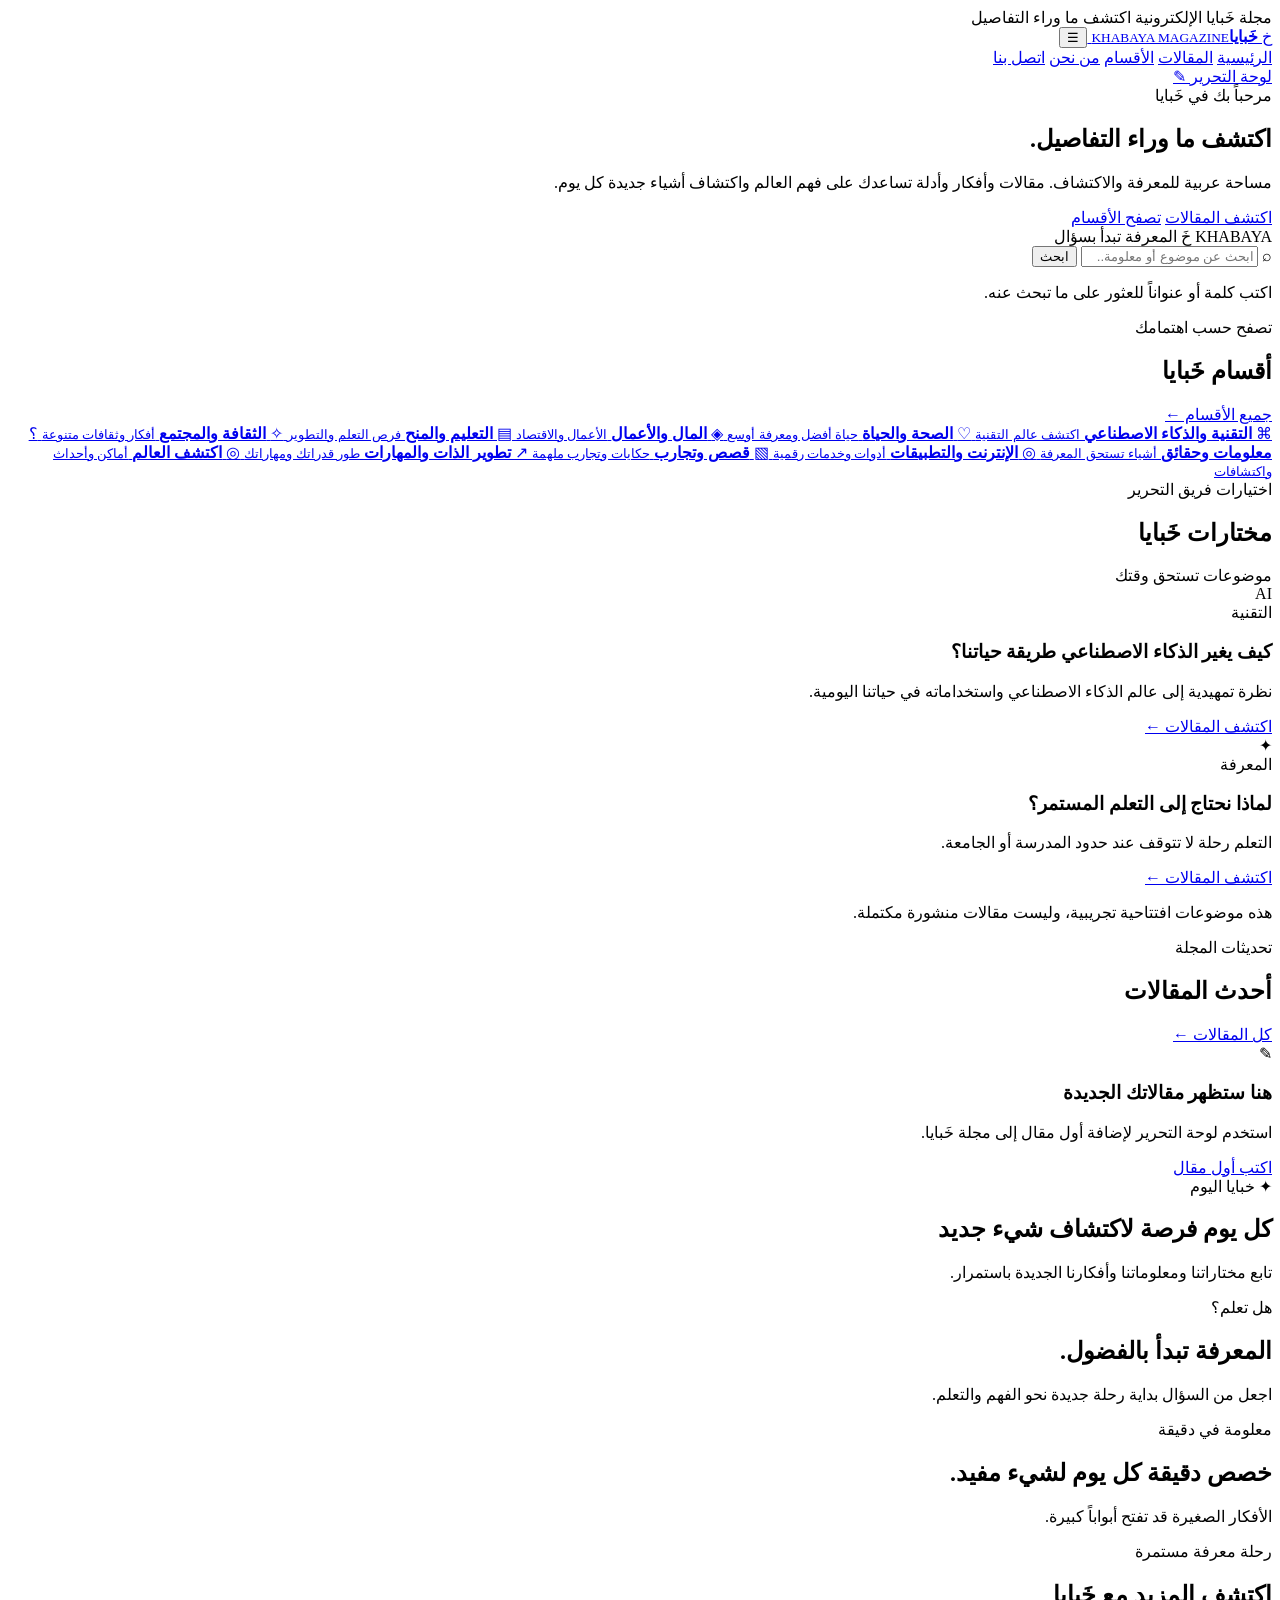
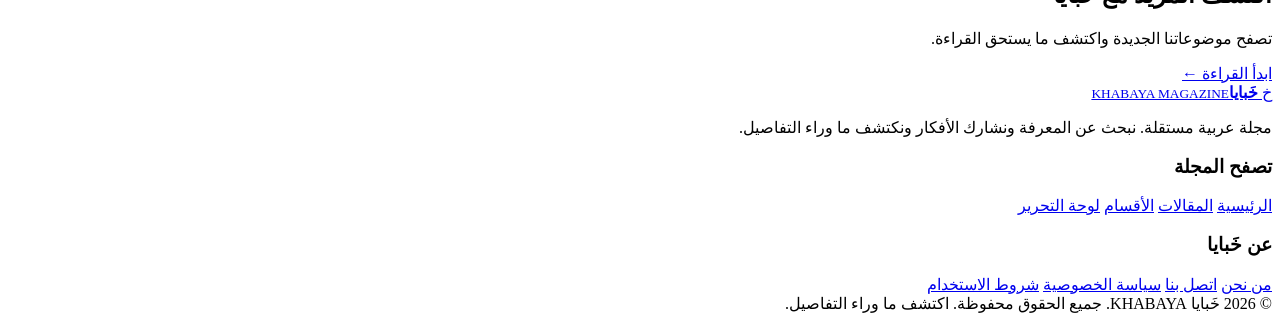
==== index.html @ 8efa10b8 "Create index.html for Khabaya magazine homepage This HTML file serves as the main structure for the " ====
<!DOCTYPE html>
<html lang="ar" dir="rtl">
<head>
<meta charset="UTF-8">
<meta name="viewport" content="width=device-width, initial-scale=1.0">
<title>خَبايا | اكتشف ما وراء التفاصيل</title>
<meta name="description" content="خَبايا مجلة عربية مستقلة للمعرفة والاكتشاف. اقرأ مقالات التقنية والصحة والتعليم والأعمال والثقافة والحياة.">
<meta name="robots" content="index,follow">
<meta name="theme-color" content="#172333">
<link rel="canonical" href="https://lqay146-debug.github.io/Khabaya-Magazine/">
<meta property="og:type" content="website">
<meta property="og:title" content="خَبايا | اكتشف ما وراء التفاصيل">
<meta property="og:description" content="مجلة عربية مستقلة للمعرفة والاكتشاف.">
<meta property="og:url" content="https://lqay146-debug.github.io/Khabaya-Magazine/">
<link rel="stylesheet" href="assets/css/style.css">
<script type="application/ld+json">
{
 "@context":"https://schema.org",
 "@type":"WebSite",
 "name":"خَبايا",
 "alternateName":"KHABAYA",
 "url":"https://lqay146-debug.github.io/Khabaya-Magazine/",
 "inLanguage":"ar"
}
</script>
</head>

<body>

<div class="topbar">
 <div class="container topbar-inner">
  <span>مجلة خَبايا الإلكترونية</span>
  <span>اكتشف ما وراء التفاصيل</span>
 </div>
</div>

<header class="site-header">
 <div class="container header-inner">
  <a class="brand" href="index.html">
   <span class="brand-mark">خ</span>
   <span><strong>خَبايا</strong><small>KHABAYA MAGAZINE</small></span>
  </a>

  <button class="menu-toggle" id="menuToggle" aria-label="القائمة">☰</button>

  <nav class="main-nav" id="mainNav">
   <a class="active" href="index.html">الرئيسية</a>
   <a href="articles.html">المقالات</a>
   <a href="categories.html">الأقسام</a>
   <a href="about.html">من نحن</a>
   <a href="contact.html">اتصل بنا</a>
  </nav>

  <a class="header-button" href="editor.html">لوحة التحرير ✎</a>
 </div>
</header>

<main>

<section class="hero">
 <div class="container hero-content">
  <div class="hero-text">
   <span class="eyebrow">مرحباً بك في خَبايا</span>
   <h1>اكتشف ما وراء <span>التفاصيل.</span></h1>
   <p>مساحة عربية للمعرفة والاكتشاف. مقالات وأفكار وأدلة تساعدك على فهم العالم واكتشاف أشياء جديدة كل يوم.</p>
   <div class="hero-actions">
    <a class="button button-primary" href="articles.html">اكتشف المقالات</a>
    <a class="button button-outline" href="categories.html">تصفح الأقسام</a>
   </div>
  </div>

  <div class="hero-art">
   <div class="hero-art-card">
    <span class="hero-art-small">KHABAYA</span>
    <span class="hero-art-letter">خَ</span>
    <span class="hero-art-caption">المعرفة تبدأ بسؤال</span>
   </div>
   <div class="hero-decoration decoration-one"></div>
   <div class="hero-decoration decoration-two"></div>
  </div>
 </div>
</section>

<section class="container search-section">
 <form class="search-box" id="searchForm">
  <span>⌕</span>
  <input type="search" id="articleSearch" placeholder="ابحث عن موضوع أو معلومة..." aria-label="البحث">
  <button type="submit">ابحث</button>
 </form>
 <p class="search-hint">اكتب كلمة أو عنواناً للعثور على ما تبحث عنه.</p>
</section>

<section class="container section-block">
 <div class="section-heading">
  <div>
   <span class="section-kicker">تصفح حسب اهتمامك</span>
   <h2>أقسام خَبايا</h2>
  </div>
  <a href="categories.html" class="text-link">جميع الأقسام ←</a>
 </div>

 <div class="category-grid">
  <a class="category-card" href="category.html?cat=technology">
   <span class="category-icon">⌘</span>
   <strong>التقنية والذكاء الاصطناعي</strong>
   <small>اكتشف عالم التقنية</small>
  </a>
  <a class="category-card" href="category.html?cat=health">
   <span class="category-icon">♡</span>
   <strong>الصحة والحياة</strong>
   <small>حياة أفضل ومعرفة أوسع</small>
  </a>
  <a class="category-card" href="category.html?cat=business">
   <span class="category-icon">◈</span>
   <strong>المال والأعمال</strong>
   <small>الأعمال والاقتصاد</small>
  </a>
  <a class="category-card" href="category.html?cat=education">
   <span class="category-icon">▤</span>
   <strong>التعليم والمنح</strong>
   <small>فرص التعلم والتطوير</small>
  </a>
  <a class="category-card" href="category.html?cat=culture">
   <span class="category-icon">✧</span>
   <strong>الثقافة والمجتمع</strong>
   <small>أفكار وثقافات متنوعة</small>
  </a>
  <a class="category-card" href="category.html?cat=facts">
   <span class="category-icon">؟</span>
   <strong>معلومات وحقائق</strong>
   <small>أشياء تستحق المعرفة</small>
  </a>
  <a class="category-card" href="category.html?cat=internet">
   <span class="category-icon">◎</span>
   <strong>الإنترنت والتطبيقات</strong>
   <small>أدوات وخدمات رقمية</small>
  </a>
  <a class="category-card" href="category.html?cat=stories">
   <span class="category-icon">▧</span>
   <strong>قصص وتجارب</strong>
   <small>حكايات وتجارب ملهمة</small>
  </a>
  <a class="category-card" href="category.html?cat=development">
   <span class="category-icon">↗</span>
   <strong>تطوير الذات والمهارات</strong>
   <small>طور قدراتك ومهاراتك</small>
  </a>
  <a class="category-card" href="category.html?cat=world">
   <span class="category-icon">◎</span>
   <strong>اكتشف العالم</strong>
   <small>أماكن وأحداث واكتشافات</small>
  </a>
 </div>
</section>

<section class="featured-section">
 <div class="container">
  <div class="section-heading">
   <div>
    <span class="section-kicker">اختيارات فريق التحرير</span>
    <h2>مختارات خَبايا</h2>
   </div>
   <span class="section-note">موضوعات تستحق وقتك</span>
  </div>

  <div class="featured-grid">
   <article class="featured-card featured-main">
    <div class="featured-art art-tech">AI</div>
    <div class="featured-info">
     <span class="article-category">التقنية</span>
     <h3>كيف يغير الذكاء الاصطناعي طريقة حياتنا؟</h3>
     <p>نظرة تمهيدية إلى عالم الذكاء الاصطناعي واستخداماته في حياتنا اليومية.</p>
     <a href="articles.html" class="text-link">اكتشف المقالات ←</a>
    </div>
   </article>

   <article class="featured-card">
    <div class="featured-art art-knowledge">✦</div>
    <div class="featured-info">
     <span class="article-category">المعرفة</span>
     <h3>لماذا نحتاج إلى التعلم المستمر؟</h3>
     <p>التعلم رحلة لا تتوقف عند حدود المدرسة أو الجامعة.</p>
     <a href="articles.html" class="text-link">اكتشف المقالات ←</a>
    </div>
   </article>
  </div>
  <p class="section-note">هذه موضوعات افتتاحية تجريبية، وليست مقالات منشورة مكتملة.</p>
 </div>
</section>

<section class="container section-block">
 <div class="section-heading">
  <div>
   <span class="section-kicker">تحديثات المجلة</span>
   <h2>أحدث المقالات</h2>
  </div>
  <a href="articles.html" class="text-link">كل المقالات ←</a>
 </div>

 <div id="latestArticles" class="article-grid">
  <div class="empty-state">
   <span>✎</span>
   <h3>هنا ستظهر مقالاتك الجديدة</h3>
   <p>استخدم لوحة التحرير لإضافة أول مقال إلى مجلة خَبايا.</p>
   <a href="editor.html" class="button button-primary">اكتب أول مقال</a>
  </div>
 </div>
</section>

<section class="daily-section">
 <div class="container daily-grid">
  <div class="daily-card">
   <span class="daily-icon">✦</span>
   <span class="section-kicker">خبايا اليوم</span>
   <h2>كل يوم فرصة لاكتشاف شيء جديد</h2>
   <p>تابع مختاراتنا ومعلوماتنا وأفكارنا الجديدة باستمرار.</p>
  </div>

  <div class="daily-card daily-highlight">
   <span class="section-kicker">هل تعلم؟</span>
   <h2>المعرفة تبدأ بالفضول.</h2>
   <p>اجعل من السؤال بداية رحلة جديدة نحو الفهم والتعلم.</p>
  </div>

  <div class="daily-card">
   <span class="section-kicker">معلومة في دقيقة</span>
   <h2>خصص دقيقة كل يوم لشيء مفيد.</h2>
   <p>الأفكار الصغيرة قد تفتح أبواباً كبيرة.</p>
  </div>
 </div>
</section>

<section class="container newsletter-section">
 <div>
  <span class="section-kicker">رحلة معرفة مستمرة</span>
  <h2>اكتشف المزيد مع خَبايا</h2>
  <p>تصفح موضوعاتنا الجديدة واكتشف ما يستحق القراءة.</p>
 </div>
 <a href="articles.html" class="button button-primary">ابدأ القراءة ←</a>
</section>

</main>

<footer class="site-footer">
 <div class="container footer-grid">
  <div class="footer-brand">
   <a class="brand footer-logo" href="index.html">
    <span class="brand-mark">خ</span>
    <span><strong>خَبايا</strong><small>KHABAYA MAGAZINE</small></span>
   </a>
   <p>مجلة عربية مستقلة. نبحث عن المعرفة ونشارك الأفكار ونكتشف ما وراء التفاصيل.</p>
  </div>

  <div>
   <h3>تصفح المجلة</h3>
   <a href="index.html">الرئيسية</a>
   <a href="articles.html">المقالات</a>
   <a href="categories.html">الأقسام</a>
   <a href="editor.html">لوحة التحرير</a>
  </div>

  <div>
   <h3>عن خَبايا</h3>
   <a href="about.html">من نحن</a>
   <a href="contact.html">اتصل بنا</a>
   <a href="privacy.html">سياسة الخصوصية</a>
   <a href="terms.html">شروط الاستخدام</a>
  </div>
 </div>

 <div class="container footer-bottom">
  <span>© <span id="year"></span> خَبايا KHABAYA. جميع الحقوق محفوظة.</span>
  <span>اكتشف ما وراء التفاصيل.</span>
 </div>
</footer>

<script>
document.getElementById("year").textContent = new Date().getFullYear();

const menuToggle = document.getElementById("menuToggle");
const mainNav = document.getElementById("mainNav");

menuToggle.addEventListener("click", function () {
 mainNav.classList.toggle("open");
});

document.getElementById("searchForm").addEventListener("submit", function(e) {
 e.preventDefault();
 const query = document.getElementById("articleSearch").value.trim();
 if (!query) return;
 window.location.href = "articles.html?q=" + encodeURIComponent(query);
});
</script>

</body>
</html>
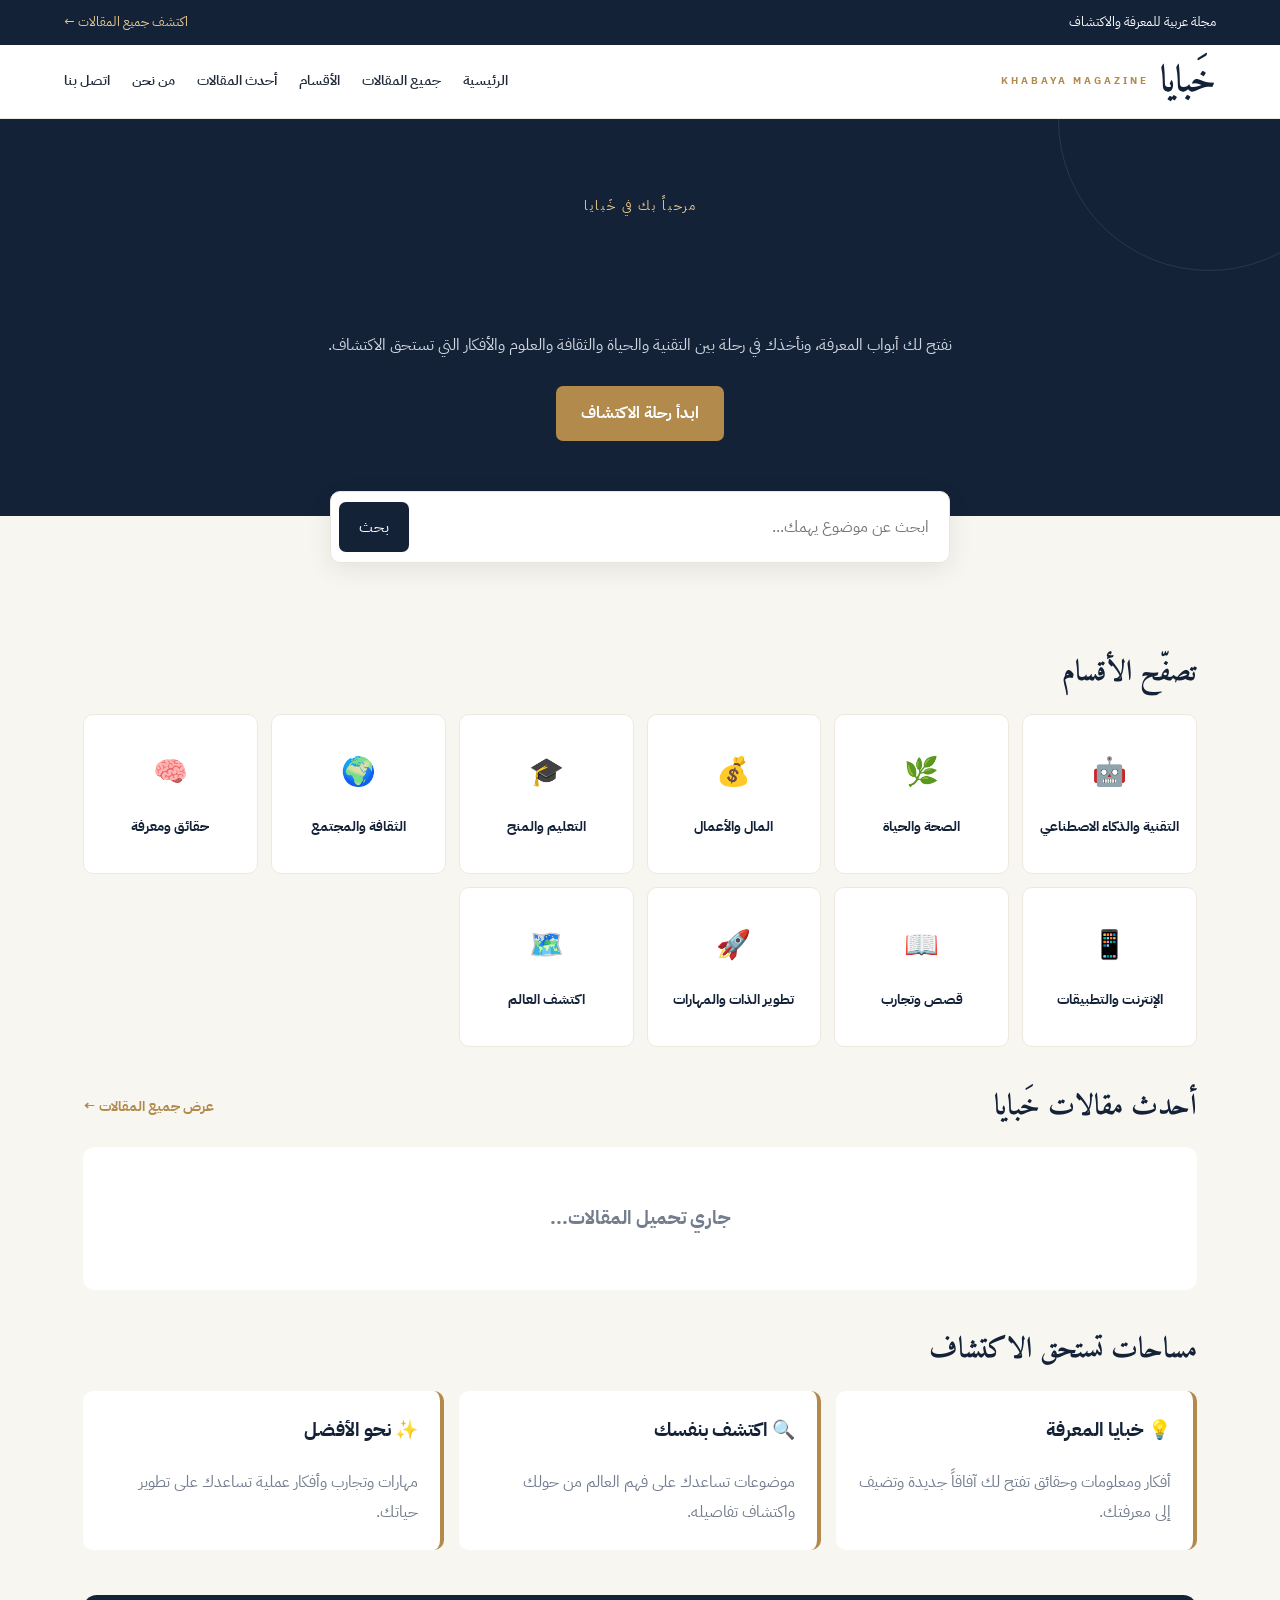
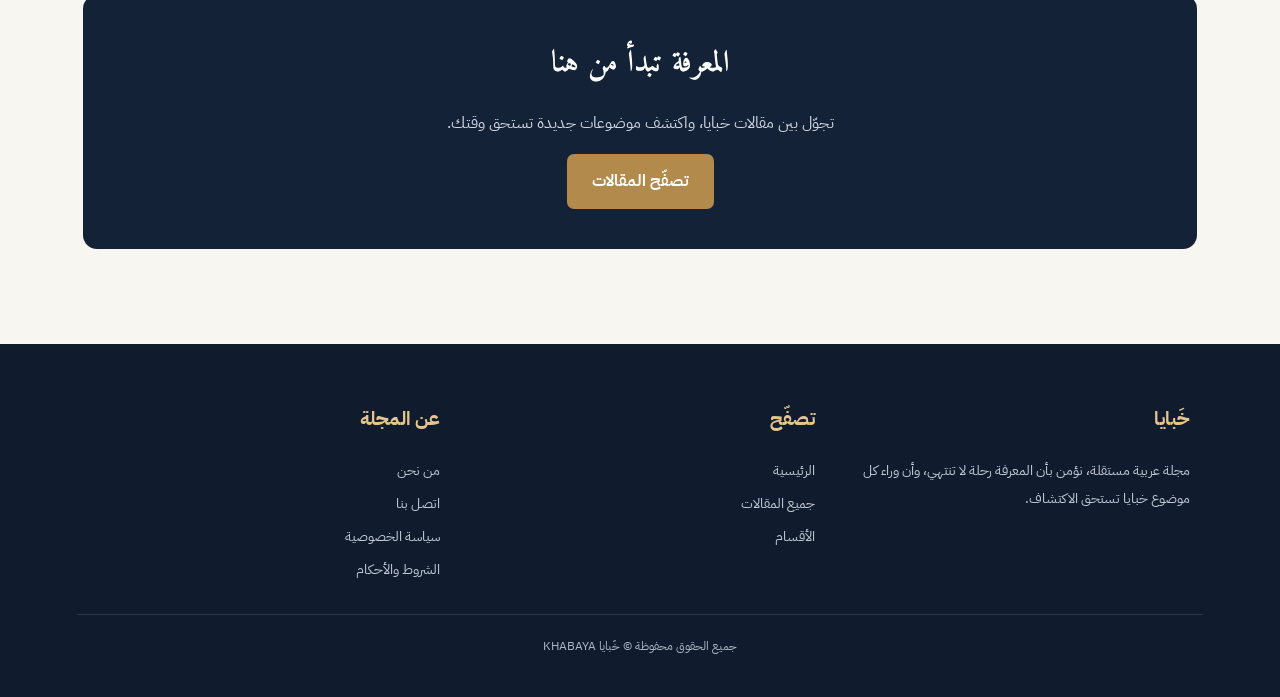
==== commit 98ed702a: "Refactor index.html for improved SEO and layout Updated meta tags, styles, and structure for better " ====
--- a/index.html
+++ b/index.html
@@ -1,296 +1,586 @@
 <!DOCTYPE html>
 <html lang="ar" dir="rtl">
 <head>
-<meta charset="UTF-8">
-<meta name="viewport" content="width=device-width, initial-scale=1.0">
-<title>خَبايا | اكتشف ما وراء التفاصيل</title>
-<meta name="description" content="خَبايا مجلة عربية مستقلة للمعرفة والاكتشاف. اقرأ مقالات التقنية والصحة والتعليم والأعمال والثقافة والحياة.">
-<meta name="robots" content="index,follow">
-<meta name="theme-color" content="#172333">
-<link rel="canonical" href="https://lqay146-debug.github.io/Khabaya-Magazine/">
-<meta property="og:type" content="website">
-<meta property="og:title" content="خَبايا | اكتشف ما وراء التفاصيل">
-<meta property="og:description" content="مجلة عربية مستقلة للمعرفة والاكتشاف.">
-<meta property="og:url" content="https://lqay146-debug.github.io/Khabaya-Magazine/">
-<link rel="stylesheet" href="assets/css/style.css">
-<script type="application/ld+json">
-{
- "@context":"https://schema.org",
- "@type":"WebSite",
- "name":"خَبايا",
- "alternateName":"KHABAYA",
- "url":"https://lqay146-debug.github.io/Khabaya-Magazine/",
- "inLanguage":"ar"
-}
-</script>
+  <meta charset="UTF-8">
+  <meta name="viewport" content="width=device-width, initial-scale=1.0">
+
+  <title>خَبايا | مجلة المعرفة والاكتشاف</title>
+  <meta name="description" content="خَبايا مجلة عربية تقدم مقالات مميزة في التقنية والصحة والمال والتعليم والثقافة والمعرفة وتطوير الذات.">
+  <meta name="robots" content="index,follow">
+  <meta name="theme-color" content="#142238">
+
+  <link rel="canonical" href="https://lqay146-debug.github.io/Khabaya-Magazine/">
+  <link rel="stylesheet" href="assets/css/style.css">
+
+  <link rel="preconnect" href="https://fonts.googleapis.com">
+  <link rel="preconnect" href="https://fonts.gstatic.com" crossorigin>
+  <link href="https://fonts.googleapis.com/css2?family=IBM+Plex+Sans+Arabic:wght@400;500;600;700&family=Amiri:wght@400;700&display=swap" rel="stylesheet">
+
+  <style>
+    :root {
+      --navy: #142238;
+      --gold: #b18a4c;
+      --cream: #f8f6f0;
+      --text: #202b3b;
+      --muted: #737d8d;
+    }
+
+    * { box-sizing: border-box; }
+
+    html { scroll-behavior: smooth; }
+
+    body {
+      margin: 0;
+      background: var(--cream);
+      color: var(--text);
+      font-family: 'IBM Plex Sans Arabic', sans-serif;
+    }
+
+    a { text-decoration: none; }
+
+    .topbar {
+      background: var(--navy);
+      color: white;
+      padding: 10px 5%;
+      display: flex;
+      justify-content: space-between;
+      align-items: center;
+      gap: 10px;
+      font-size: 13px;
+    }
+
+    .topbar a { color: #e6c68d; }
+
+    .main-header {
+      background: white;
+      padding: 18px 5%;
+      display: flex;
+      justify-content: space-between;
+      align-items: center;
+      gap: 20px;
+      flex-wrap: wrap;
+      border-bottom: 1px solid #eee9df;
+    }
+
+    .brand {
+      color: var(--navy);
+      font-family: 'Amiri', serif;
+      font-size: 37px;
+      font-weight: bold;
+      line-height: 1;
+    }
+
+    .brand small {
+      display: block;
+      font-family: 'IBM Plex Sans Arabic', sans-serif;
+      font-size: 10px;
+      letter-spacing: 3px;
+      color: var(--gold);
+      text-align: center;
+    }
+
+    .navigation {
+      display: flex;
+      gap: 22px;
+      align-items: center;
+      flex-wrap: wrap;
+    }
+
+    .navigation a {
+      color: var(--text);
+      font-size: 14px;
+      font-weight: 600;
+    }
+
+    .navigation a:hover { color: var(--gold); }
+
+    .hero {
+      background: var(--navy);
+      color: white;
+      padding: 75px 20px;
+      text-align: center;
+      position: relative;
+      overflow: hidden;
+    }
+
+    .hero::before {
+      content: "";
+      position: absolute;
+      width: 300px;
+      height: 300px;
+      border: 1px solid #ffffff18;
+      border-radius: 50%;
+      top: -150px;
+      right: -80px;
+    }
+
+    .hero-label {
+      color: #e5c58b;
+      font-size: 13px;
+      letter-spacing: 2px;
+    }
+
+    .hero h1 {
+      font-family: 'Amiri', serif;
+      font-size: clamp(38px, 6vw, 62px);
+      margin: 12px 0;
+      line-height: 1.4;
+    }
+
+    .hero p {
+      max-width: 650px;
+      margin: 0 auto 25px;
+      color: #d1d7e0;
+      line-height: 2;
+      font-size: 16px;
+    }
+
+    .hero-button {
+      display: inline-block;
+      background: var(--gold);
+      color: white;
+      padding: 12px 25px;
+      border-radius: 7px;
+      font-weight: 700;
+    }
+
+    .hero-button:hover { background: #9b743b; }
+
+    .search-area {
+      max-width: 650px;
+      margin: -25px auto 35px;
+      padding: 0 15px;
+      position: relative;
+      z-index: 2;
+    }
+
+    .search-box {
+      background: white;
+      border-radius: 10px;
+      box-shadow: 0 7px 25px #17233816;
+      padding: 8px;
+      display: flex;
+      gap: 8px;
+    }
+
+    .search-box input {
+      border: 0;
+      outline: none;
+      flex: 1;
+      min-width: 0;
+      padding: 12px;
+      font: inherit;
+    }
+
+    .search-box button {
+      border: 0;
+      background: var(--navy);
+      color: white;
+      padding: 10px 20px;
+      border-radius: 7px;
+      font: inherit;
+      cursor: pointer;
+    }
+
+    .container {
+      max-width: 1150px;
+      margin: 0 auto;
+      padding: 15px 18px 50px;
+    }
+
+    .section {
+      margin: 40px 0;
+    }
+
+    .section-heading {
+      display: flex;
+      justify-content: space-between;
+      align-items: center;
+      gap: 12px;
+      margin-bottom: 20px;
+      flex-wrap: wrap;
+    }
+
+    .section-heading h2 {
+      font-family: 'Amiri', serif;
+      font-size: 29px;
+      margin: 0;
+      color: var(--navy);
+    }
+
+    .section-heading a {
+      color: var(--gold);
+      font-weight: 700;
+      font-size: 14px;
+    }
+
+    .categories-grid {
+      display: grid;
+      grid-template-columns: repeat(auto-fit, minmax(170px, 1fr));
+      gap: 13px;
+    }
+
+    .category-card {
+      background: white;
+      padding: 20px 13px;
+      border-radius: 10px;
+      text-align: center;
+      border: 1px solid #eee9df;
+      transition: .2s;
+      color: var(--navy);
+    }
+
+    .category-card:hover {
+      transform: translateY(-4px);
+      border-color: var(--gold);
+    }
+
+    .category-icon {
+      display: block;
+      font-size: 28px;
+      margin-bottom: 8px;
+    }
+
+    .category-card strong { font-size: 14px; }
+
+    .articles-grid {
+      display: grid;
+      grid-template-columns: repeat(auto-fit, minmax(250px, 1fr));
+      gap: 20px;
+    }
+
+    .article-card {
+      background: white;
+      border-radius: 12px;
+      overflow: hidden;
+      box-shadow: 0 4px 18px #1723380d;
+      transition: .2s;
+    }
+
+    .article-card:hover { transform: translateY(-4px); }
+
+    .article-card img {
+      width: 100%;
+      height: 190px;
+      object-fit: cover;
+      display: block;
+    }
+
+    .article-card-content { padding: 17px; }
+
+    .article-card h2 {
+      font-size: 19px;
+      line-height: 1.6;
+      margin: 8px 0;
+      color: var(--navy);
+    }
+
+    .article-card p {
+      font-size: 14px;
+      line-height: 1.9;
+      color: var(--muted);
+    }
+
+    .article-card small { color: var(--gold); }
+
+    .empty {
+      background: white;
+      padding: 35px 20px;
+      border-radius: 12px;
+      text-align: center;
+      color: var(--muted);
+      grid-column: 1 / -1;
+    }
+
+    .insight-grid {
+      display: grid;
+      grid-template-columns: repeat(auto-fit, minmax(230px, 1fr));
+      gap: 15px;
+    }
+
+    .insight {
+      background: white;
+      padding: 22px;
+      border-radius: 10px;
+      border-right: 4px solid var(--gold);
+    }
+
+    .insight h3 {
+      margin-top: 0;
+      color: var(--navy);
+    }
+
+    .insight p {
+      color: var(--muted);
+      line-height: 1.9;
+      margin-bottom: 0;
+    }
+
+    .newsletter {
+      background: var(--navy);
+      color: white;
+      padding: 40px 20px;
+      text-align: center;
+      border-radius: 14px;
+      margin: 45px 0;
+    }
+
+    .newsletter h2 {
+      font-family: 'Amiri', serif;
+      font-size: 30px;
+      margin: 0 0 10px;
+    }
+
+    .newsletter p {
+      color: #d1d7e0;
+      line-height: 1.9;
+    }
+
+    .footer {
+      background: #101c2d;
+      color: white;
+      padding: 40px 6%;
+    }
+
+    .footer-content {
+      max-width: 1100px;
+      margin: auto;
+      display: grid;
+      grid-template-columns: repeat(auto-fit, minmax(200px, 1fr));
+      gap: 25px;
+    }
+
+    .footer h3 { color: #e5c58b; }
+
+    .footer p, .footer a {
+      color: #c3cad5;
+      font-size: 14px;
+      line-height: 2;
+    }
+
+    .footer-links {
+      display: flex;
+      flex-direction: column;
+      gap: 5px;
+    }
+
+    .copyright {
+      text-align: center;
+      border-top: 1px solid #ffffff20;
+      padding-top: 20px;
+      margin-top: 30px;
+      color: #aeb7c5;
+      font-size: 12px;
+    }
+
+    @media (max-width: 650px) {
+      .main-header { justify-content: center; }
+      .navigation { justify-content: center; gap: 14px; }
+      .hero { padding: 55px 18px; }
+      .brand { font-size: 32px; }
+    }
+  </style>
 </head>
 
 <body>
 
-<div class="topbar">
- <div class="container topbar-inner">
-  <span>مجلة خَبايا الإلكترونية</span>
-  <span>اكتشف ما وراء التفاصيل</span>
- </div>
-</div>
-
-<header class="site-header">
- <div class="container header-inner">
-  <a class="brand" href="index.html">
-   <span class="brand-mark">خ</span>
-   <span><strong>خَبايا</strong><small>KHABAYA MAGAZINE</small></span>
-  </a>
-
-  <button class="menu-toggle" id="menuToggle" aria-label="القائمة">☰</button>
-
-  <nav class="main-nav" id="mainNav">
-   <a class="active" href="index.html">الرئيسية</a>
-   <a href="articles.html">المقالات</a>
-   <a href="categories.html">الأقسام</a>
-   <a href="about.html">من نحن</a>
-   <a href="contact.html">اتصل بنا</a>
-  </nav>
-
-  <a class="header-button" href="editor.html">لوحة التحرير ✎</a>
- </div>
-</header>
-
-<main>
-
-<section class="hero">
- <div class="container hero-content">
-  <div class="hero-text">
-   <span class="eyebrow">مرحباً بك في خَبايا</span>
-   <h1>اكتشف ما وراء <span>التفاصيل.</span></h1>
-   <p>مساحة عربية للمعرفة والاكتشاف. مقالات وأفكار وأدلة تساعدك على فهم العالم واكتشاف أشياء جديدة كل يوم.</p>
-   <div class="hero-actions">
-    <a class="button button-primary" href="articles.html">اكتشف المقالات</a>
-    <a class="button button-outline" href="categories.html">تصفح الأقسام</a>
-   </div>
+  <div class="topbar">
+    <span>مجلة عربية للمعرفة والاكتشاف</span>
+    <a href="articles.html">اكتشف جميع المقالات ←</a>
   </div>
 
-  <div class="hero-art">
-   <div class="hero-art-card">
-    <span class="hero-art-small">KHABAYA</span>
-    <span class="hero-art-letter">خَ</span>
-    <span class="hero-art-caption">المعرفة تبدأ بسؤال</span>
-   </div>
-   <div class="hero-decoration decoration-one"></div>
-   <div class="hero-decoration decoration-two"></div>
+  <header class="main-header">
+    <a class="brand" href="index.html">
+      خَبايا
+      <small>KHABAYA MAGAZINE</small>
+    </a>
+
+    <nav class="navigation">
+      <a href="index.html">الرئيسية</a>
+      <a href="articles.html">جميع المقالات</a>
+      <a href="#categories">الأقسام</a>
+      <a href="#latest">أحدث المقالات</a>
+      <a href="about.html">من نحن</a>
+      <a href="contact.html">اتصل بنا</a>
+    </nav>
+  </header>
+
+  <section class="hero">
+    <div class="hero-label">مرحباً بك في خَبايا</div>
+    <h1>وراء كل معرفة حكاية</h1>
+    <p>
+      نفتح لك أبواب المعرفة، ونأخذك في رحلة بين التقنية والحياة
+      والثقافة والعلوم والأفكار التي تستحق الاكتشاف.
+    </p>
+    <a class="hero-button" href="articles.html">ابدأ رحلة الاكتشاف</a>
+  </section>
+
+  <div class="search-area">
+    <form class="search-box" id="searchForm">
+      <input id="searchInput" type="search" placeholder="ابحث عن موضوع يهمك...">
+      <button type="submit">بحث</button>
+    </form>
   </div>
- </div>
-</section>
-
-<section class="container search-section">
- <form class="search-box" id="searchForm">
-  <span>⌕</span>
-  <input type="search" id="articleSearch" placeholder="ابحث عن موضوع أو معلومة..." aria-label="البحث">
-  <button type="submit">ابحث</button>
- </form>
- <p class="search-hint">اكتب كلمة أو عنواناً للعثور على ما تبحث عنه.</p>
-</section>
-
-<section class="container section-block">
- <div class="section-heading">
-  <div>
-   <span class="section-kicker">تصفح حسب اهتمامك</span>
-   <h2>أقسام خَبايا</h2>
-  </div>
-  <a href="categories.html" class="text-link">جميع الأقسام ←</a>
- </div>
-
- <div class="category-grid">
-  <a class="category-card" href="category.html?cat=technology">
-   <span class="category-icon">⌘</span>
-   <strong>التقنية والذكاء الاصطناعي</strong>
-   <small>اكتشف عالم التقنية</small>
-  </a>
-  <a class="category-card" href="category.html?cat=health">
-   <span class="category-icon">♡</span>
-   <strong>الصحة والحياة</strong>
-   <small>حياة أفضل ومعرفة أوسع</small>
-  </a>
-  <a class="category-card" href="category.html?cat=business">
-   <span class="category-icon">◈</span>
-   <strong>المال والأعمال</strong>
-   <small>الأعمال والاقتصاد</small>
-  </a>
-  <a class="category-card" href="category.html?cat=education">
-   <span class="category-icon">▤</span>
-   <strong>التعليم والمنح</strong>
-   <small>فرص التعلم والتطوير</small>
-  </a>
-  <a class="category-card" href="category.html?cat=culture">
-   <span class="category-icon">✧</span>
-   <strong>الثقافة والمجتمع</strong>
-   <small>أفكار وثقافات متنوعة</small>
-  </a>
-  <a class="category-card" href="category.html?cat=facts">
-   <span class="category-icon">؟</span>
-   <strong>معلومات وحقائق</strong>
-   <small>أشياء تستحق المعرفة</small>
-  </a>
-  <a class="category-card" href="category.html?cat=internet">
-   <span class="category-icon">◎</span>
-   <strong>الإنترنت والتطبيقات</strong>
-   <small>أدوات وخدمات رقمية</small>
-  </a>
-  <a class="category-card" href="category.html?cat=stories">
-   <span class="category-icon">▧</span>
-   <strong>قصص وتجارب</strong>
-   <small>حكايات وتجارب ملهمة</small>
-  </a>
-  <a class="category-card" href="category.html?cat=development">
-   <span class="category-icon">↗</span>
-   <strong>تطوير الذات والمهارات</strong>
-   <small>طور قدراتك ومهاراتك</small>
-  </a>
-  <a class="category-card" href="category.html?cat=world">
-   <span class="category-icon">◎</span>
-   <strong>اكتشف العالم</strong>
-   <small>أماكن وأحداث واكتشافات</small>
-  </a>
- </div>
-</section>
-
-<section class="featured-section">
- <div class="container">
-  <div class="section-heading">
-   <div>
-    <span class="section-kicker">اختيارات فريق التحرير</span>
-    <h2>مختارات خَبايا</h2>
-   </div>
-   <span class="section-note">موضوعات تستحق وقتك</span>
-  </div>
-
-  <div class="featured-grid">
-   <article class="featured-card featured-main">
-    <div class="featured-art art-tech">AI</div>
-    <div class="featured-info">
-     <span class="article-category">التقنية</span>
-     <h3>كيف يغير الذكاء الاصطناعي طريقة حياتنا؟</h3>
-     <p>نظرة تمهيدية إلى عالم الذكاء الاصطناعي واستخداماته في حياتنا اليومية.</p>
-     <a href="articles.html" class="text-link">اكتشف المقالات ←</a>
+
+  <main class="container">
+
+    <section class="section" id="categories">
+      <div class="section-heading">
+        <h2>تصفّح الأقسام</h2>
+      </div>
+
+      <div class="categories-grid">
+        <a class="category-card" href="articles.html?category=technology">
+          <span class="category-icon">🤖</span>
+          <strong>التقنية والذكاء الاصطناعي</strong>
+        </a>
+
+        <a class="category-card" href="articles.html?category=health">
+          <span class="category-icon">🌿</span>
+          <strong>الصحة والحياة</strong>
+        </a>
+
+        <a class="category-card" href="articles.html?category=business">
+          <span class="category-icon">💰</span>
+          <strong>المال والأعمال</strong>
+        </a>
+
+        <a class="category-card" href="articles.html?category=education">
+          <span class="category-icon">🎓</span>
+          <strong>التعليم والمنح</strong>
+        </a>
+
+        <a class="category-card" href="articles.html?category=society">
+          <span class="category-icon">🌍</span>
+          <strong>الثقافة والمجتمع</strong>
+        </a>
+
+        <a class="category-card" href="articles.html?category=knowledge">
+          <span class="category-icon">🧠</span>
+          <strong>حقائق ومعرفة</strong>
+        </a>
+
+        <a class="category-card" href="articles.html?category=internet">
+          <span class="category-icon">📱</span>
+          <strong>الإنترنت والتطبيقات</strong>
+        </a>
+
+        <a class="category-card" href="articles.html?category=stories">
+          <span class="category-icon">📖</span>
+          <strong>قصص وتجارب</strong>
+        </a>
+
+        <a class="category-card" href="articles.html?category=development">
+          <span class="category-icon">🚀</span>
+          <strong>تطوير الذات والمهارات</strong>
+        </a>
+
+        <a class="category-card" href="articles.html?category=world">
+          <span class="category-icon">🗺️</span>
+          <strong>اكتشف العالم</strong>
+        </a>
+      </div>
+    </section>
+
+    <section class="section" id="latest">
+      <div class="section-heading">
+        <h2>أحدث مقالات خَبايا</h2>
+        <a href="articles.html">عرض جميع المقالات ←</a>
+      </div>
+
+      <div id="homeArticlesGrid" class="articles-grid">
+        <div class="empty">
+          <h3>جاري تحميل المقالات...</h3>
+        </div>
+      </div>
+    </section>
+
+    <section class="section">
+      <div class="section-heading">
+        <h2>مساحات تستحق الاكتشاف</h2>
+      </div>
+
+      <div class="insight-grid">
+        <article class="insight">
+          <h3>💡 خبايا المعرفة</h3>
+          <p>أفكار ومعلومات وحقائق تفتح لك آفاقاً جديدة وتضيف إلى معرفتك.</p>
+        </article>
+
+        <article class="insight">
+          <h3>🔍 اكتشف بنفسك</h3>
+          <p>موضوعات تساعدك على فهم العالم من حولك واكتشاف تفاصيله.</p>
+        </article>
+
+        <article class="insight">
+          <h3>✨ نحو الأفضل</h3>
+          <p>مهارات وتجارب وأفكار عملية تساعدك على تطوير حياتك.</p>
+        </article>
+      </div>
+    </section>
+
+    <section class="newsletter">
+      <h2>المعرفة تبدأ من هنا</h2>
+      <p>تجوّل بين مقالات خبايا، واكتشف موضوعات جديدة تستحق وقتك.</p>
+      <a class="hero-button" href="articles.html">تصفّح المقالات</a>
+    </section>
+
+  </main>
+
+  <footer class="footer">
+    <div class="footer-content">
+      <div>
+        <h3>خَبايا</h3>
+        <p>مجلة عربية مستقلة، نؤمن بأن المعرفة رحلة لا تنتهي، وأن وراء كل موضوع خبايا تستحق الاكتشاف.</p>
+      </div>
+
+      <div>
+        <h3>تصفّح</h3>
+        <div class="footer-links">
+          <a href="index.html">الرئيسية</a>
+          <a href="articles.html">جميع المقالات</a>
+          <a href="#categories">الأقسام</a>
+        </div>
+      </div>
+
+      <div>
+        <h3>عن المجلة</h3>
+        <div class="footer-links">
+          <a href="about.html">من نحن</a>
+          <a href="contact.html">اتصل بنا</a>
+          <a href="privacy.html">سياسة الخصوصية</a>
+          <a href="terms.html">الشروط والأحكام</a>
+        </div>
+      </div>
     </div>
-   </article>
-
-   <article class="featured-card">
-    <div class="featured-art art-knowledge">✦</div>
-    <div class="featured-info">
-     <span class="article-category">المعرفة</span>
-     <h3>لماذا نحتاج إلى التعلم المستمر؟</h3>
-     <p>التعلم رحلة لا تتوقف عند حدود المدرسة أو الجامعة.</p>
-     <a href="articles.html" class="text-link">اكتشف المقالات ←</a>
+
+    <div class="copyright">
+      جميع الحقوق محفوظة © خَبايا KHABAYA
     </div>
-   </article>
-  </div>
-  <p class="section-note">هذه موضوعات افتتاحية تجريبية، وليست مقالات منشورة مكتملة.</p>
- </div>
-</section>
-
-<section class="container section-block">
- <div class="section-heading">
-  <div>
-   <span class="section-kicker">تحديثات المجلة</span>
-   <h2>أحدث المقالات</h2>
-  </div>
-  <a href="articles.html" class="text-link">كل المقالات ←</a>
- </div>
-
- <div id="latestArticles" class="article-grid">
-  <div class="empty-state">
-   <span>✎</span>
-   <h3>هنا ستظهر مقالاتك الجديدة</h3>
-   <p>استخدم لوحة التحرير لإضافة أول مقال إلى مجلة خَبايا.</p>
-   <a href="editor.html" class="button button-primary">اكتب أول مقال</a>
-  </div>
- </div>
-</section>
-
-<section class="daily-section">
- <div class="container daily-grid">
-  <div class="daily-card">
-   <span class="daily-icon">✦</span>
-   <span class="section-kicker">خبايا اليوم</span>
-   <h2>كل يوم فرصة لاكتشاف شيء جديد</h2>
-   <p>تابع مختاراتنا ومعلوماتنا وأفكارنا الجديدة باستمرار.</p>
-  </div>
-
-  <div class="daily-card daily-highlight">
-   <span class="section-kicker">هل تعلم؟</span>
-   <h2>المعرفة تبدأ بالفضول.</h2>
-   <p>اجعل من السؤال بداية رحلة جديدة نحو الفهم والتعلم.</p>
-  </div>
-
-  <div class="daily-card">
-   <span class="section-kicker">معلومة في دقيقة</span>
-   <h2>خصص دقيقة كل يوم لشيء مفيد.</h2>
-   <p>الأفكار الصغيرة قد تفتح أبواباً كبيرة.</p>
-  </div>
- </div>
-</section>
-
-<section class="container newsletter-section">
- <div>
-  <span class="section-kicker">رحلة معرفة مستمرة</span>
-  <h2>اكتشف المزيد مع خَبايا</h2>
-  <p>تصفح موضوعاتنا الجديدة واكتشف ما يستحق القراءة.</p>
- </div>
- <a href="articles.html" class="button button-primary">ابدأ القراءة ←</a>
-</section>
-
-</main>
-
-<footer class="site-footer">
- <div class="container footer-grid">
-  <div class="footer-brand">
-   <a class="brand footer-logo" href="index.html">
-    <span class="brand-mark">خ</span>
-    <span><strong>خَبايا</strong><small>KHABAYA MAGAZINE</small></span>
-   </a>
-   <p>مجلة عربية مستقلة. نبحث عن المعرفة ونشارك الأفكار ونكتشف ما وراء التفاصيل.</p>
-  </div>
-
-  <div>
-   <h3>تصفح المجلة</h3>
-   <a href="index.html">الرئيسية</a>
-   <a href="articles.html">المقالات</a>
-   <a href="categories.html">الأقسام</a>
-   <a href="editor.html">لوحة التحرير</a>
-  </div>
-
-  <div>
-   <h3>عن خَبايا</h3>
-   <a href="about.html">من نحن</a>
-   <a href="contact.html">اتصل بنا</a>
-   <a href="privacy.html">سياسة الخصوصية</a>
-   <a href="terms.html">شروط الاستخدام</a>
-  </div>
- </div>
-
- <div class="container footer-bottom">
-  <span>© <span id="year"></span> خَبايا KHABAYA. جميع الحقوق محفوظة.</span>
-  <span>اكتشف ما وراء التفاصيل.</span>
- </div>
-</footer>
-
-<script>
-document.getElementById("year").textContent = new Date().getFullYear();
-
-const menuToggle = document.getElementById("menuToggle");
-const mainNav = document.getElementById("mainNav");
-
-menuToggle.addEventListener("click", function () {
- mainNav.classList.toggle("open");
-});
-
-document.getElementById("searchForm").addEventListener("submit", function(e) {
- e.preventDefault();
- const query = document.getElementById("articleSearch").value.trim();
- if (!query) return;
- window.location.href = "articles.html?q=" + encodeURIComponent(query);
-});
-</script>
+  </footer>
+
+  <script src="assets/js/articles.js"></script>
+
+  <script>
+    document.addEventListener("DOMContentLoaded", function () {
+      const grid = document.getElementById("homeArticlesGrid");
+
+      if (typeof KHABAYA_ARTICLES !== "undefined") {
+        khabayaRenderArticles(grid, KHABAYA_ARTICLES.slice(0, 6));
+      }
+
+      const form = document.getElementById("searchForm");
+      const input = document.getElementById("searchInput");
+
+      form.addEventListener("submit", function (event) {
+        event.preventDefault();
+        const query = input.value.trim();
+
+        if (query) {
+          window.location.href = "articles.html?q=" + encodeURIComponent(query);
+        }
+      });
+    });
+  </script>
 
 </body>
 </html>
--- a/assets/css/style.css
+++ b/assets/css/style.css
@@ -0,0 +1,728 @@
+@import url('https://fonts.googleapis.com/css2?family=IBM+Plex+Sans+Arabic:wght@400;500;600;700&family=Amiri:wght@400;700&display=swap');
+
+:root {
+  --navy: #172333;
+  --navy-light: #24364b;
+  --gold: #b38b50;
+  --gold-light: #d5b77f;
+  --cream: #f8f6f0;
+  --white: #ffffff;
+  --text: #283342;
+  --muted: #77808b;
+  --border: #e9e5dc;
+  --shadow: 0 12px 35px rgba(23,35,51,.07);
+  --radius: 15px;
+}
+
+* {
+  box-sizing: border-box;
+}
+
+html {
+  scroll-behavior: smooth;
+}
+
+body {
+  margin: 0;
+  font-family: 'IBM Plex Sans Arabic', sans-serif;
+  color: var(--text);
+  background: var(--white);
+  line-height: 1.9;
+}
+
+a {
+  color: inherit;
+  text-decoration: none;
+}
+
+button, input {
+  font: inherit;
+}
+
+button, a {
+  -webkit-tap-highlight-color: transparent;
+}
+
+.container {
+  width: min(1160px, calc(100% - 36px));
+  margin-inline: auto;
+}
+
+.topbar {
+  background: var(--navy);
+  color: #d8dce2;
+  font-size: 12px;
+}
+
+.topbar-inner {
+  display: flex;
+  justify-content: space-between;
+  padding: 7px 0;
+}
+
+.site-header {
+  background: white;
+  border-bottom: 1px solid var(--border);
+  position: sticky;
+  top: 0;
+  z-index: 100;
+}
+
+.header-inner {
+  min-height: 83px;
+  display: flex;
+  align-items: center;
+  justify-content: space-between;
+  gap: 25px;
+}
+
+.brand {
+  display: flex;
+  align-items: center;
+  gap: 11px;
+  flex-shrink: 0;
+}
+
+.brand-mark {
+  width: 47px;
+  height: 47px;
+  display: grid;
+  place-items: center;
+  background: var(--navy);
+  color: var(--gold-light);
+  border-radius: 12px;
+  font-family: 'Amiri', serif;
+  font-size: 31px;
+}
+
+.brand strong {
+  display: block;
+  font-family: 'Amiri', serif;
+  font-size: 27px;
+  line-height: 1.1;
+  color: var(--navy);
+}
+
+.brand small {
+  display: block;
+  color: var(--muted);
+  font-size: 9px;
+  letter-spacing: 1.6px;
+}
+
+.main-nav {
+  display: flex;
+  align-items: center;
+  gap: 25px;
+}
+
+.main-nav a {
+  font-size: 14px;
+  font-weight: 600;
+  color: #606b78;
+  transition: .2s;
+}
+
+.main-nav a:hover,
+.main-nav a.active {
+  color: var(--gold);
+}
+
+.header-button {
+  background: var(--navy);
+  color: white;
+  padding: 10px 17px;
+  border-radius: 8px;
+  font-size: 13px;
+  font-weight: 600;
+}
+
+.menu-toggle {
+  display: none;
+  border: 0;
+  background: transparent;
+  font-size: 25px;
+  color: var(--navy);
+  cursor: pointer;
+}
+
+.hero {
+  background: var(--cream);
+  overflow: hidden;
+}
+
+.hero-content {
+  min-height: 475px;
+  display: grid;
+  grid-template-columns: 1.15fr .85fr;
+  align-items: center;
+  gap: 50px;
+  padding-block: 65px;
+}
+
+.eyebrow,
+.section-kicker {
+  color: var(--gold);
+  font-size: 13px;
+  font-weight: 700;
+}
+
+.hero h1 {
+  color: var(--navy);
+  font-family: 'Amiri', serif;
+  font-size: clamp(42px, 6vw, 72px);
+  line-height: 1.35;
+  margin: 12px 0;
+}
+
+.hero h1 span {
+  color: var(--gold);
+}
+
+.hero-text > p {
+  color: #697380;
+  max-width: 520px;
+  font-size: 17px;
+}
+
+.hero-actions {
+  display: flex;
+  gap: 12px;
+  flex-wrap: wrap;
+  margin-top: 27px;
+}
+
+.button {
+  display: inline-flex;
+  justify-content: center;
+  align-items: center;
+  border-radius: 9px;
+  padding: 11px 23px;
+  font-size: 14px;
+  font-weight: 600;
+  transition: .25s;
+}
+
+.button:hover {
+  transform: translateY(-3px);
+}
+
+.button-primary {
+  background: var(--navy);
+  color: white;
+}
+
+.button-outline {
+  border: 1px solid #c9c2b5;
+  color: var(--navy);
+}
+
+.hero-art {
+  position: relative;
+  display: grid;
+  place-items: center;
+  min-height: 300px;
+}
+
+.hero-art-card {
+  position: relative;
+  z-index: 2;
+  width: min(330px, 85%);
+  height: 340px;
+  border-radius: 25px;
+  background: var(--navy);
+  display: flex;
+  flex-direction: column;
+  align-items: center;
+  justify-content: center;
+  color: white;
+  box-shadow: 0 30px 70px rgba(23,35,51,.22);
+  transform: rotate(-4deg);
+}
+
+.hero-art-small {
+  font-size: 12px;
+  letter-spacing: 5px;
+  color: var(--gold-light);
+}
+
+.hero-art-letter {
+  font-family: 'Amiri', serif;
+  font-size: 150px;
+  line-height: 1.2;
+  color: var(--gold-light);
+}
+
+.hero-art-caption {
+  color: #d7dce3;
+  font-size: 15px;
+}
+
+.hero-decoration {
+  position: absolute;
+  border: 1px solid var(--gold-light);
+  border-radius: 25px;
+  width: 300px;
+  height: 310px;
+}
+
+.decoration-one {
+  transform: rotate(8deg);
+}
+
+.decoration-two {
+  width: 270px;
+  height: 280px;
+  transform: rotate(-13deg);
+  border-color: #d8d1c2;
+}
+
+.search-section {
+  margin-top: 35px;
+}
+
+.search-box {
+  max-width: 700px;
+  margin: auto;
+  display: flex;
+  align-items: center;
+  gap: 12px;
+  background: white;
+  border: 1px solid var(--border);
+  border-radius: 12px;
+  padding: 7px 10px 7px 7px;
+  box-shadow: var(--shadow);
+}
+
+.search-box > span {
+  font-size: 29px;
+  color: var(--gold);
+  padding-inline: 10px;
+}
+
+.search-box input {
+  flex: 1;
+  min-width: 0;
+  border: 0;
+  outline: 0;
+  font-size: 14px;
+}
+
+.search-box button {
+  background: var(--gold);
+  color: white;
+  border: 0;
+  padding: 9px 23px;
+  border-radius: 8px;
+  cursor: pointer;
+}
+
+.search-hint {
+  text-align: center;
+  font-size: 12px;
+  color: var(--muted);
+  margin-top: 8px;
+}
+
+.section-block {
+  padding-block: 65px;
+}
+
+.section-heading {
+  display: flex;
+  justify-content: space-between;
+  align-items: end;
+  gap: 20px;
+  margin-bottom: 25px;
+}
+
+.section-heading h2 {
+  font-family: 'Amiri', serif;
+  font-size: 33px;
+  line-height: 1.4;
+  margin: 4px 0 0;
+  color: var(--navy);
+}
+
+.text-link {
+  color: var(--gold);
+  font-size: 13px;
+  font-weight: 700;
+}
+
+.category-grid {
+  display: grid;
+  grid-template-columns: repeat(5, 1fr);
+  gap: 15px;
+}
+
+.category-card {
+  display: flex;
+  flex-direction: column;
+  gap: 7px;
+  min-height: 160px;
+  justify-content: center;
+  padding: 20px;
+  border: 1px solid var(--border);
+  border-radius: var(--radius);
+  background: white;
+  transition: .25s;
+}
+
+.category-card:hover {
+  border-color: var(--gold);
+  transform: translateY(-5px);
+  box-shadow: var(--shadow);
+}
+
+.category-icon {
+  font-size: 29px;
+  color: var(--gold);
+}
+
+.category-card strong {
+  font-size: 14px;
+  color: var(--navy);
+}
+
+.category-card small {
+  color: var(--muted);
+  font-size: 11px;
+}
+
+.featured-section {
+  background: var(--cream);
+  padding-block: 65px;
+}
+
+.featured-grid {
+  display: grid;
+  grid-template-columns: 1.2fr .8fr;
+  gap: 20px;
+}
+
+.featured-card {
+  background: white;
+  border-radius: var(--radius);
+  overflow: hidden;
+  box-shadow: var(--shadow);
+}
+
+.featured-art {
+  height: 190px;
+  display: grid;
+  place-items: center;
+  font-size: 85px;
+  color: white;
+  font-weight: 700;
+}
+
+.art-tech {
+  background: linear-gradient(135deg, #172333, #405d79);
+}
+
+.art-knowledge {
+  background: linear-gradient(135deg, #987347, #d3b37f);
+}
+
+.featured-info {
+  padding: 22px;
+}
+
+.article-category {
+  color: var(--gold);
+  font-size: 12px;
+  font-weight: 700;
+}
+
+.featured-info h3 {
+  color: var(--navy);
+  font-family: 'Amiri', serif;
+  font-size: 24px;
+  margin: 7px 0;
+}
+
+.featured-info p {
+  color: var(--muted);
+  font-size: 13px;
+}
+
+.section-note {
+  color: var(--muted);
+  font-size: 12px;
+}
+
+.article-grid {
+  display: grid;
+  grid-template-columns: repeat(3, 1fr);
+  gap: 20px;
+}
+
+.empty-state {
+  grid-column: 1 / -1;
+  text-align: center;
+  border: 1px dashed #d6cebf;
+  border-radius: var(--radius);
+  padding: 45px 20px;
+  background: var(--cream);
+}
+
+.empty-state > span {
+  font-size: 40px;
+  color: var(--gold);
+}
+
+.empty-state h3 {
+  color: var(--navy);
+  margin-bottom: 5px;
+}
+
+.empty-state p {
+  color: var(--muted);
+  font-size: 14px;
+  margin-bottom: 20px;
+}
+
+.daily-section {
+  background: var(--navy);
+  padding-block: 55px;
+  color: white;
+}
+
+.daily-grid {
+  display: grid;
+  grid-template-columns: repeat(3, 1fr);
+  gap: 18px;
+}
+
+.daily-card {
+  padding: 25px;
+  border: 1px solid rgba(255,255,255,.15);
+  border-radius: var(--radius);
+}
+
+.daily-card h2 {
+  font-family: 'Amiri', serif;
+  font-size: 25px;
+  line-height: 1.5;
+  color: white;
+}
+
+.daily-card p {
+  color: #c1c9d2;
+  font-size: 13px;
+}
+
+.daily-icon {
+  display: block;
+  font-size: 30px;
+  color: var(--gold-light);
+}
+
+.daily-highlight {
+  background: rgba(255,255,255,.07);
+}
+
+.newsletter-section {
+  padding-block: 55px;
+  display: flex;
+  justify-content: space-between;
+  align-items: center;
+  gap: 25px;
+}
+
+.newsletter-section h2 {
+  font-family: 'Amiri', serif;
+  font-size: 30px;
+  color: var(--navy);
+  margin: 5px 0;
+}
+
+.newsletter-section p {
+  color: var(--muted);
+  font-size: 14px;
+}
+
+.site-footer {
+  background: #111d2b;
+  color: white;
+  padding-top: 55px;
+}
+
+.footer-grid {
+  display: grid;
+  grid-template-columns: 2fr 1fr 1fr;
+  gap: 55px;
+  padding-bottom: 40px;
+}
+
+.footer-logo strong {
+  color: white;
+}
+
+.footer-brand p {
+  max-width: 360px;
+  color: #b4beca;
+  font-size: 13px;
+}
+
+.footer-grid h3 {
+  font-size: 15px;
+  margin-top: 0;
+  color: var(--gold-light);
+}
+
+.footer-grid > div:not(:first-child) a {
+  display: block;
+  color: #c4ccd5;
+  font-size: 13px;
+  margin: 9px 0;
+}
+
+.footer-grid a:hover {
+  color: var(--gold-light);
+}
+
+.footer-bottom {
+  border-top: 1px solid rgba(255,255,255,.13);
+  padding-block: 18px;
+  display: flex;
+  justify-content: space-between;
+  gap: 15px;
+  color: #aab4c0;
+  font-size: 11px;
+}
+
+@media(max-width:900px) {
+  .main-nav {
+    gap: 13px;
+  }
+
+  .category-grid {
+    grid-template-columns: repeat(3,1fr);
+  }
+
+  .hero-content {
+    gap: 20px;
+  }
+}
+
+@media(max-width:700px) {
+  .header-inner {
+    min-height: 70px;
+    flex-wrap: wrap;
+  }
+
+  .menu-toggle {
+    display: block;
+    margin-inline-start: auto;
+  }
+
+  .main-nav {
+    display: none;
+    order: 3;
+    width: 100%;
+    flex-direction: column;
+    align-items: stretch;
+    gap: 0;
+    padding-bottom: 15px;
+  }
+
+  .main-nav.open {
+    display: flex;
+  }
+
+  .main-nav a {
+    padding: 9px 5px;
+    border-bottom: 1px solid var(--border);
+  }
+
+  .header-button {
+    font-size: 11px;
+    padding: 8px 10px;
+  }
+
+  .hero-content {
+    grid-template-columns: 1fr;
+    text-align: center;
+    padding-block: 45px;
+  }
+
+  .hero-text > p {
+    margin-inline: auto;
+  }
+
+  .hero-actions {
+    justify-content: center;
+  }
+
+  .hero-art {
+    min-height: 310px;
+  }
+
+  .hero-art-card {
+    height: 280px;
+  }
+
+  .hero-art-letter {
+    font-size: 115px;
+  }
+
+  .section-block,
+  .featured-section {
+    padding-block: 45px;
+  }
+
+  .category-grid {
+    grid-template-columns: repeat(2,1fr);
+    gap: 10px;
+  }
+
+  .category-card {
+    padding: 14px;
+    min-height: 145px;
+  }
+
+  .featured-grid,
+  .article-grid,
+  .daily-grid {
+    grid-template-columns: 1fr;
+  }
+
+  .section-heading h2 {
+    font-size: 27px;
+  }
+
+  .newsletter-section {
+    flex-direction: column;
+    align-items: flex-start;
+  }
+
+  .footer-grid {
+    grid-template-columns: 1fr 1fr;
+    gap: 30px;
+  }
+
+  .footer-brand {
+    grid-column: 1/-1;
+  }
+
+  .footer-bottom {
+    flex-direction: column;
+    text-align: center;
+  }
+}
+
+@media(max-width:380px) {
+  .container {
+    width: calc(100% - 24px);
+  }
+
+  .topbar-inner span:last-child {
+    display: none;
+  }
+
+  .search-box button {
+    padding: 8px 12px;
+  }
+}
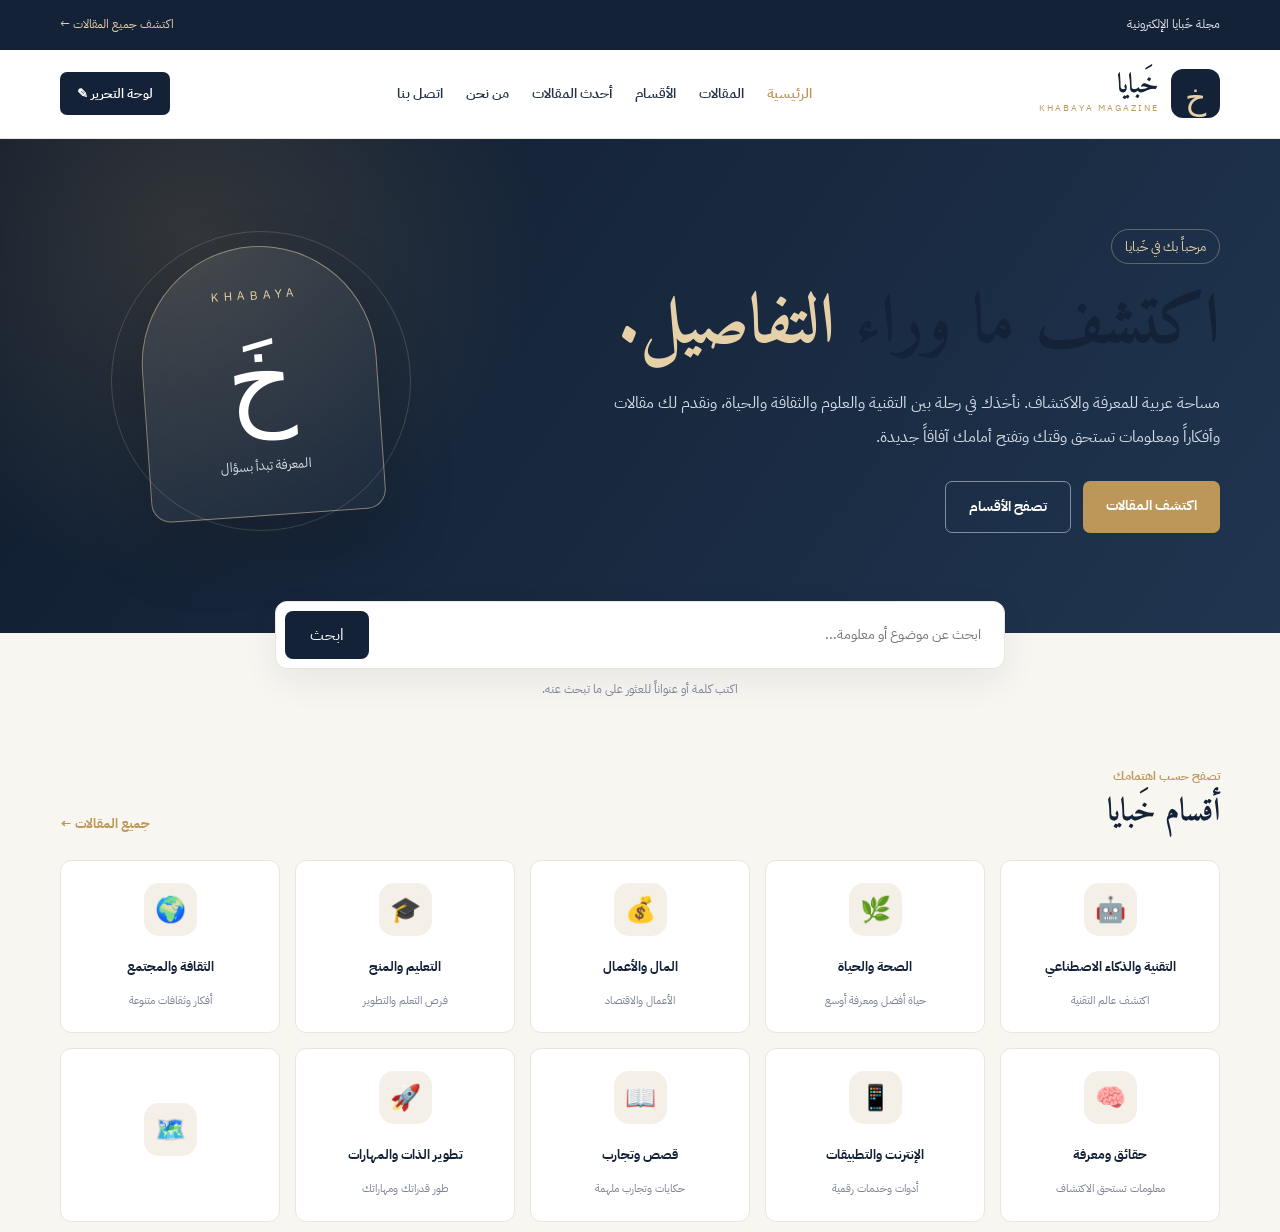
==== commit 55bb6817: "Update index.html" ====
--- a/index.html
+++ b/index.html
@@ -5,582 +5,925 @@
   <meta name="viewport" content="width=device-width, initial-scale=1.0">
 
   <title>خَبايا | مجلة المعرفة والاكتشاف</title>
-  <meta name="description" content="خَبايا مجلة عربية تقدم مقالات مميزة في التقنية والصحة والمال والتعليم والثقافة والمعرفة وتطوير الذات.">
+
+  <meta name="description" content="خَبايا مجلة عربية مستقلة للمعرفة والاكتشاف. اكتشف مقالات التقنية والصحة والمال والتعليم والثقافة والعلوم وتطوير الذات.">
+  <meta name="keywords" content="خبايا, مجلة عربية, التقنية, الذكاء الاصطناعي, الصحة, التعليم, الثقافة, المعرفة">
+  <meta name="author" content="فريق تحرير خبايا">
   <meta name="robots" content="index,follow">
   <meta name="theme-color" content="#142238">
 
   <link rel="canonical" href="https://lqay146-debug.github.io/Khabaya-Magazine/">
-  <link rel="stylesheet" href="assets/css/style.css">
+
+  <meta property="og:type" content="website">
+  <meta property="og:locale" content="ar_AR">
+  <meta property="og:site_name" content="خَبايا">
+  <meta property="og:title" content="خَبايا | اكتشف ما وراء التفاصيل">
+  <meta property="og:description" content="مجلة عربية مستقلة تفتح لك أبواب المعرفة والاكتشاف.">
+  <meta property="og:url" content="https://lqay146-debug.github.io/Khabaya-Magazine/">
 
   <link rel="preconnect" href="https://fonts.googleapis.com">
   <link rel="preconnect" href="https://fonts.gstatic.com" crossorigin>
   <link href="https://fonts.googleapis.com/css2?family=IBM+Plex+Sans+Arabic:wght@400;500;600;700&family=Amiri:wght@400;700&display=swap" rel="stylesheet">
 
+  <link rel="stylesheet" href="assets/css/style.css">
+
   <style>
     :root {
       --navy: #142238;
-      --gold: #b18a4c;
-      --cream: #f8f6f0;
-      --text: #202b3b;
-      --muted: #737d8d;
-    }
-
-    * { box-sizing: border-box; }
-
-    html { scroll-behavior: smooth; }
+      --navy-light: #203550;
+      --gold: #bd9659;
+      --gold-light: #e6d0a8;
+      --cream: #f8f6f1;
+      --white: #ffffff;
+      --text: #263347;
+      --muted: #788394;
+      --border: #eae6de;
+      --shadow: 0 12px 35px rgba(20,34,56,.07);
+    }
+
+    * {
+      box-sizing: border-box;
+    }
+
+    html {
+      scroll-behavior: smooth;
+    }
 
     body {
       margin: 0;
       background: var(--cream);
       color: var(--text);
       font-family: 'IBM Plex Sans Arabic', sans-serif;
-    }
-
-    a { text-decoration: none; }
+      line-height: 1.8;
+    }
+
+    a {
+      color: inherit;
+      text-decoration: none;
+    }
+
+    button,
+    input {
+      font: inherit;
+    }
+
+    .container {
+      width: min(1160px, 92%);
+      margin: auto;
+    }
+
+    /* الشريط العلوي */
 
     .topbar {
       background: var(--navy);
-      color: white;
-      padding: 10px 5%;
-      display: flex;
-      justify-content: space-between;
-      align-items: center;
-      gap: 10px;
-      font-size: 13px;
-    }
-
-    .topbar a { color: #e6c68d; }
-
-    .main-header {
-      background: white;
-      padding: 18px 5%;
-      display: flex;
-      justify-content: space-between;
-      align-items: center;
-      gap: 20px;
-      flex-wrap: wrap;
-      border-bottom: 1px solid #eee9df;
-    }
-
-    .brand {
-      color: var(--navy);
-      font-family: 'Amiri', serif;
-      font-size: 37px;
-      font-weight: bold;
-      line-height: 1;
-    }
-
-    .brand small {
-      display: block;
-      font-family: 'IBM Plex Sans Arabic', sans-serif;
-      font-size: 10px;
-      letter-spacing: 3px;
-      color: var(--gold);
-      text-align: center;
-    }
-
-    .navigation {
-      display: flex;
-      gap: 22px;
-      align-items: center;
-      flex-wrap: wrap;
-    }
-
-    .navigation a {
-      color: var(--text);
-      font-size: 14px;
-      font-weight: 600;
-    }
-
-    .navigation a:hover { color: var(--gold); }
-
-    .hero {
-      background: var(--navy);
-      color: white;
-      padding: 75px 20px;
-      text-align: center;
-      position: relative;
-      overflow: hidden;
-    }
-
-    .hero::before {
-      content: "";
-      position: absolute;
-      width: 300px;
-      height: 300px;
-      border: 1px solid #ffffff18;
-      border-radius: 50%;
-      top: -150px;
-      right: -80px;
-    }
-
-    .hero-label {
-      color: #e5c58b;
-      font-size: 13px;
-      letter-spacing: 2px;
-    }
-
-    .hero h1 {
-      font-family: 'Amiri', serif;
-      font-size: clamp(38px, 6vw, 62px);
-      margin: 12px 0;
-      line-height: 1.4;
-    }
-
-    .hero p {
-      max-width: 650px;
-      margin: 0 auto 25px;
-      color: #d1d7e0;
-      line-height: 2;
-      font-size: 16px;
-    }
-
-    .hero-button {
-      display: inline-block;
-      background: var(--gold);
-      color: white;
-      padding: 12px 25px;
-      border-radius: 7px;
-      font-weight: 700;
-    }
-
-    .hero-button:hover { background: #9b743b; }
-
-    .search-area {
-      max-width: 650px;
-      margin: -25px auto 35px;
-      padding: 0 15px;
-      position: relative;
-      z-index: 2;
-    }
-
-    .search-box {
-      background: white;
-      border-radius: 10px;
-      box-shadow: 0 7px 25px #17233816;
-      padding: 8px;
-      display: flex;
-      gap: 8px;
-    }
-
-    .search-box input {
-      border: 0;
-      outline: none;
-      flex: 1;
-      min-width: 0;
-      padding: 12px;
-      font: inherit;
-    }
-
-    .search-box button {
-      border: 0;
-      background: var(--navy);
-      color: white;
-      padding: 10px 20px;
-      border-radius: 7px;
-      font: inherit;
-      cursor: pointer;
-    }
-
-    .container {
-      max-width: 1150px;
-      margin: 0 auto;
-      padding: 15px 18px 50px;
-    }
-
-    .section {
-      margin: 40px 0;
-    }
-
-    .section-heading {
+      color: #e8eaf0;
+      padding: 7px 0;
+      font-size: 12px;
+    }
+
+    .topbar-inner {
       display: flex;
       justify-content: space-between;
       align-items: center;
       gap: 12px;
-      margin-bottom: 20px;
+    }
+
+    .topbar a {
+      color: var(--gold-light);
+    }
+
+    /* رأس الموقع */
+
+    .site-header {
+      background: var(--white);
+      border-bottom: 1px solid var(--border);
+      position: sticky;
+      top: 0;
+      z-index: 20;
+    }
+
+    .header-inner {
+      min-height: 88px;
+      display: flex;
+      align-items: center;
+      justify-content: space-between;
+      gap: 25px;
+    }
+
+    .brand {
+      display: flex;
+      align-items: center;
+      gap: 12px;
+      color: var(--navy);
+      flex-shrink: 0;
+    }
+
+    .brand-mark {
+      width: 49px;
+      height: 49px;
+      display: grid;
+      place-items: center;
+      border-radius: 12px;
+      background: var(--navy);
+      color: var(--gold-light);
+      font-family: 'Amiri', serif;
+      font-size: 33px;
+    }
+
+    .brand-name {
+      display: block;
+      font-family: 'Amiri', serif;
+      font-size: 30px;
+      font-weight: 700;
+      line-height: 1.1;
+    }
+
+    .brand small {
+      display: block;
+      color: var(--gold);
+      font-size: 9px;
+      letter-spacing: 2px;
+      direction: ltr;
+      text-align: right;
+    }
+
+    .main-nav {
+      display: flex;
+      align-items: center;
+      gap: 23px;
+    }
+
+    .main-nav a {
+      font-size: 14px;
+      font-weight: 600;
+      color: var(--text);
+      transition: color .2s;
+    }
+
+    .main-nav a:hover,
+    .main-nav a.active {
+      color: var(--gold);
+    }
+
+    .header-button {
+      background: var(--navy);
+      color: white;
+      padding: 10px 17px;
+      border-radius: 7px;
+      font-size: 13px;
+      font-weight: 600;
+      white-space: nowrap;
+    }
+
+    .header-button:hover {
+      background: var(--navy-light);
+    }
+
+    /* الواجهة الرئيسية */
+
+    .hero {
+      background:
+        radial-gradient(circle at 15% 20%, rgba(189,150,89,.19), transparent 30%),
+        linear-gradient(125deg, #101c2d, #203550);
+      color: white;
+      padding: 90px 0 100px;
+      overflow: hidden;
+      position: relative;
+    }
+
+    .hero-inner {
+      display: grid;
+      grid-template-columns: 1.4fr .8fr;
+      align-items: center;
+      gap: 55px;
+    }
+
+    .hero-label {
+      display: inline-block;
+      color: var(--gold-light);
+      font-size: 13px;
+      border: 1px solid rgba(230,208,168,.35);
+      padding: 5px 13px;
+      border-radius: 30px;
+      margin-bottom: 15px;
+    }
+
+    .hero h1 {
+      font-family: 'Amiri', serif;
+      font-size: clamp(43px, 6vw, 69px);
+      line-height: 1.35;
+      margin: 0 0 15px;
+    }
+
+    .hero h1 span {
+      color: var(--gold-light);
+    }
+
+    .hero-description {
+      max-width: 620px;
+      color: #d3dbe5;
+      font-size: 16px;
+      line-height: 2.1;
+      margin: 0 0 27px;
+    }
+
+    .hero-actions {
+      display: flex;
       flex-wrap: wrap;
+      gap: 12px;
+    }
+
+    .button {
+      display: inline-block;
+      padding: 12px 23px;
+      border-radius: 7px;
+      font-size: 14px;
+      font-weight: 700;
+      transition: .2s;
+    }
+
+    .button-primary {
+      background: var(--gold);
+      color: white;
+    }
+
+    .button-primary:hover {
+      background: #a77f42;
+      transform: translateY(-2px);
+    }
+
+    .button-outline {
+      border: 1px solid rgba(255,255,255,.45);
+      color: white;
+    }
+
+    .button-outline:hover {
+      background: rgba(255,255,255,.1);
+    }
+
+    .hero-art {
+      min-height: 290px;
+      display: grid;
+      place-items: center;
+      position: relative;
+    }
+
+    .hero-art-card {
+      width: 235px;
+      height: 270px;
+      border: 1px solid rgba(230,208,168,.5);
+      background: linear-gradient(145deg, rgba(255,255,255,.1), rgba(255,255,255,.02));
+      border-radius: 120px 120px 20px 20px;
+      display: flex;
+      flex-direction: column;
+      align-items: center;
+      justify-content: center;
+      box-shadow: 0 25px 70px rgba(0,0,0,.2);
+      position: relative;
+      z-index: 2;
+    }
+
+    .hero-art-small {
+      color: var(--gold-light);
+      letter-spacing: 5px;
+      font-size: 12px;
+    }
+
+    .hero-art-letter {
+      font-family: 'Amiri', serif;
+      font-size: 105px;
+      line-height: 1.4;
+      color: white;
+    }
+
+    .hero-art-caption {
+      color: #d7dce4;
+      font-size: 13px;
+    }
+
+    .hero-circle {
+      width: 300px;
+      height: 300px;
+      border: 1px solid rgba(230,208,168,.2);
+      border-radius: 50%;
+      position: absolute;
+    }
+
+    /* البحث */
+
+    .search-section {
+      position: relative;
+      margin-top: -32px;
+      z-index: 5;
+    }
+
+    .search-box {
+      background: white;
+      border: 1px solid var(--border);
+      box-shadow: var(--shadow);
+      border-radius: 12px;
+      padding: 9px;
+      display: flex;
+      gap: 10px;
+      max-width: 730px;
+      margin: auto;
+    }
+
+    .search-box input {
+      flex: 1;
+      min-width: 0;
+      border: 0;
+      outline: 0;
+      background: transparent;
+      padding: 10px 14px;
+      color: var(--text);
+    }
+
+    .search-box button {
+      background: var(--navy);
+      color: white;
+      border: 0;
+      border-radius: 8px;
+      padding: 10px 25px;
+      cursor: pointer;
+    }
+
+    .search-box button:hover {
+      background: var(--navy-light);
+    }
+
+    .search-hint {
+      text-align: center;
+      color: var(--muted);
+      font-size: 12px;
+      margin: 10px 0 0;
+    }
+
+    /* الأقسام */
+
+    .section {
+      padding: 65px 0 10px;
+    }
+
+    .section-heading {
+      display: flex;
+      align-items: end;
+      justify-content: space-between;
+      gap: 15px;
+      margin-bottom: 25px;
+    }
+
+    .section-kicker {
+      display: block;
+      color: var(--gold);
+      font-size: 12px;
+      font-weight: 700;
+      margin-bottom: 3px;
     }
 
     .section-heading h2 {
+      color: var(--navy);
       font-family: 'Amiri', serif;
-      font-size: 29px;
+      font-size: 32px;
+      line-height: 1.4;
       margin: 0;
-      color: var(--navy);
-    }
-
-    .section-heading a {
+    }
+
+    .section-link {
       color: var(--gold);
+      font-size: 13px;
       font-weight: 700;
-      font-size: 14px;
-    }
-
-    .categories-grid {
+    }
+
+    .category-grid {
       display: grid;
-      grid-template-columns: repeat(auto-fit, minmax(170px, 1fr));
-      gap: 13px;
+      grid-template-columns: repeat(5, 1fr);
+      gap: 15px;
     }
 
     .category-card {
       background: white;
-      padding: 20px 13px;
-      border-radius: 10px;
+      border: 1px solid var(--border);
+      border-radius: 11px;
+      padding: 22px 13px;
       text-align: center;
-      border: 1px solid #eee9df;
-      transition: .2s;
+      transition: .25s;
+    }
+
+    .category-card:hover {
+      transform: translateY(-5px);
+      border-color: var(--gold);
+      box-shadow: var(--shadow);
+    }
+
+    .category-icon {
+      width: 53px;
+      height: 53px;
+      border-radius: 15px;
+      display: grid;
+      place-items: center;
+      margin: 0 auto 12px;
+      background: #f5f0e7;
+      font-size: 25px;
+    }
+
+    .category-card strong {
+      display: block;
+      font-size: 13px;
       color: var(--navy);
     }
 
-    .category-card:hover {
-      transform: translateY(-4px);
-      border-color: var(--gold);
-    }
-
-    .category-icon {
+    .category-card small {
       display: block;
-      font-size: 28px;
-      margin-bottom: 8px;
-    }
-
-    .category-card strong { font-size: 14px; }
+      color: var(--muted);
+      font-size: 11px;
+      margin-top: 5px;
+    }
+
+    /* المقالات */
+
+    .latest-section {
+      padding: 55px 0;
+    }
 
     .articles-grid {
       display: grid;
-      grid-template-columns: repeat(auto-fit, minmax(250px, 1fr));
-      gap: 20px;
+      grid-template-columns: repeat(3, minmax(0, 1fr));
+      gap: 22px;
     }
 
     .article-card {
       background: white;
+      border: 1px solid var(--border);
       border-radius: 12px;
       overflow: hidden;
-      box-shadow: 0 4px 18px #1723380d;
-      transition: .2s;
-    }
-
-    .article-card:hover { transform: translateY(-4px); }
+      transition: .25s;
+    }
+
+    .article-card:hover {
+      transform: translateY(-5px);
+      box-shadow: var(--shadow);
+    }
 
     .article-card img {
+      display: block;
       width: 100%;
-      height: 190px;
+      height: 205px;
       object-fit: cover;
-      display: block;
-    }
-
-    .article-card-content { padding: 17px; }
+    }
+
+    .article-card-content {
+      padding: 18px;
+    }
+
+    .article-card small {
+      color: var(--gold);
+      font-size: 12px;
+    }
 
     .article-card h2 {
-      font-size: 19px;
-      line-height: 1.6;
+      color: var(--navy);
+      font-size: 18px;
+      line-height: 1.7;
       margin: 8px 0;
-      color: var(--navy);
     }
 
     .article-card p {
-      font-size: 14px;
+      color: var(--muted);
+      font-size: 13px;
       line-height: 1.9;
-      color: var(--muted);
-    }
-
-    .article-card small { color: var(--gold); }
+    }
 
     .empty {
+      grid-column: 1 / -1;
       background: white;
       padding: 35px 20px;
+      border: 1px solid var(--border);
       border-radius: 12px;
       text-align: center;
       color: var(--muted);
-      grid-column: 1 / -1;
-    }
-
-    .insight-grid {
+    }
+
+    /* مساحة المعرفة */
+
+    .knowledge-section {
+      padding: 45px 0 70px;
+    }
+
+    .knowledge-grid {
       display: grid;
-      grid-template-columns: repeat(auto-fit, minmax(230px, 1fr));
-      gap: 15px;
-    }
-
-    .insight {
+      grid-template-columns: repeat(3, 1fr);
+      gap: 18px;
+    }
+
+    .knowledge-card {
       background: white;
-      padding: 22px;
-      border-radius: 10px;
-      border-right: 4px solid var(--gold);
-    }
-
-    .insight h3 {
-      margin-top: 0;
+      border: 1px solid var(--border);
+      border-radius: 12px;
+      padding: 25px;
+      border-bottom: 3px solid var(--gold);
+    }
+
+    .knowledge-card .icon {
+      font-size: 28px;
+    }
+
+    .knowledge-card h3 {
       color: var(--navy);
-    }
-
-    .insight p {
+      font-size: 18px;
+      margin: 9px 0;
+    }
+
+    .knowledge-card p {
       color: var(--muted);
-      line-height: 1.9;
-      margin-bottom: 0;
-    }
-
-    .newsletter {
+      font-size: 13px;
+      line-height: 2;
+      margin: 0;
+    }
+
+    /* الدعوة للاكتشاف */
+
+    .discover-banner {
       background: var(--navy);
       color: white;
-      padding: 40px 20px;
+      border-radius: 15px;
       text-align: center;
-      border-radius: 14px;
-      margin: 45px 0;
-    }
-
-    .newsletter h2 {
+      padding: 45px 20px;
+      margin-bottom: 70px;
+    }
+
+    .discover-banner h2 {
       font-family: 'Amiri', serif;
-      font-size: 30px;
-      margin: 0 0 10px;
-    }
-
-    .newsletter p {
-      color: #d1d7e0;
-      line-height: 1.9;
-    }
+      font-size: 32px;
+      margin: 0 0 8px;
+    }
+
+    .discover-banner p {
+      color: #d3dbe5;
+      margin: 0 0 20px;
+      font-size: 14px;
+    }
+
+    /* التذييل */
 
     .footer {
       background: #101c2d;
       color: white;
-      padding: 40px 6%;
-    }
-
-    .footer-content {
-      max-width: 1100px;
-      margin: auto;
+      padding: 48px 0 20px;
+    }
+
+    .footer-grid {
       display: grid;
-      grid-template-columns: repeat(auto-fit, minmax(200px, 1fr));
-      gap: 25px;
-    }
-
-    .footer h3 { color: #e5c58b; }
-
-    .footer p, .footer a {
-      color: #c3cad5;
-      font-size: 14px;
+      grid-template-columns: 1.5fr 1fr 1fr;
+      gap: 35px;
+    }
+
+    .footer h3 {
+      color: var(--gold-light);
+      font-family: 'Amiri', serif;
+      font-size: 22px;
+      margin: 0 0 12px;
+    }
+
+    .footer p {
+      color: #bdc7d4;
+      font-size: 13px;
       line-height: 2;
+      max-width: 390px;
     }
 
     .footer-links {
       display: flex;
       flex-direction: column;
-      gap: 5px;
+      gap: 8px;
+    }
+
+    .footer-links a {
+      color: #c6ced9;
+      font-size: 13px;
+    }
+
+    .footer-links a:hover {
+      color: var(--gold-light);
     }
 
     .copyright {
       text-align: center;
-      border-top: 1px solid #ffffff20;
-      padding-top: 20px;
-      margin-top: 30px;
-      color: #aeb7c5;
-      font-size: 12px;
+      border-top: 1px solid rgba(255,255,255,.12);
+      margin-top: 35px;
+      padding-top: 18px;
+      color: #9da9b8;
+      font-size: 11px;
+    }
+
+    /* الجوال والأجهزة الصغيرة */
+
+    @media (max-width: 900px) {
+      .main-nav {
+        gap: 13px;
+      }
+
+      .main-nav a {
+        font-size: 12px;
+      }
+
+      .category-grid {
+        grid-template-columns: repeat(3, 1fr);
+      }
+
+      .hero-inner {
+        gap: 20px;
+      }
     }
 
     @media (max-width: 650px) {
-      .main-header { justify-content: center; }
-      .navigation { justify-content: center; gap: 14px; }
-      .hero { padding: 55px 18px; }
-      .brand { font-size: 32px; }
+      .topbar-inner {
+        font-size: 10px;
+      }
+
+      .header-inner {
+        min-height: auto;
+        padding-top: 14px;
+        padding-bottom: 14px;
+        flex-wrap: wrap;
+        gap: 13px;
+      }
+
+      .brand-name {
+        font-size: 25px;
+      }
+
+      .brand-mark {
+        width: 42px;
+        height: 42px;
+        font-size: 28px;
+      }
+
+      .main-nav {
+        order: 3;
+        width: 100%;
+        justify-content: center;
+        flex-wrap: wrap;
+        gap: 9px 16px;
+      }
+
+      .header-button {
+        font-size: 11px;
+        padding: 8px 11px;
+      }
+
+      .hero {
+        padding: 60px 0 75px;
+      }
+
+      .hero-inner {
+        grid-template-columns: 1fr;
+        text-align: center;
+      }
+
+      .hero-description {
+        margin-left: auto;
+        margin-right: auto;
+        font-size: 14px;
+      }
+
+      .hero-actions {
+        justify-content: center;
+      }
+
+      .hero-art {
+        min-height: 235px;
+      }
+
+      .hero-art-card {
+        width: 175px;
+        height: 205px;
+      }
+
+      .hero-art-letter {
+        font-size: 75px;
+      }
+
+      .hero-circle {
+        width: 230px;
+        height: 230px;
+      }
+
+      .category-grid {
+        grid-template-columns: repeat(2, 1fr);
+        gap: 10px;
+      }
+
+      .category-card {
+        padding: 17px 8px;
+      }
+
+      .section {
+        padding-top: 45px;
+      }
+
+      .section-heading h2 {
+        font-size: 27px;
+      }
+
+      .articles-grid {
+        grid-template-columns: 1fr;
+      }
+
+      .knowledge-grid {
+        grid-template-columns: 1fr;
+      }
+
+      .footer-grid {
+        grid-template-columns: 1fr;
+        gap: 20px;
+      }
+
+      .discover-banner h2 {
+        font-size: 27px;
+      }
     }
   </style>
+
+  <script type="application/ld+json">
+  {
+    "@context": "https://schema.org",
+    "@type": "WebSite",
+    "name": "خَبايا",
+    "alternateName": "KHABAYA MAGAZINE",
+    "url": "https://lqay146-debug.github.io/Khabaya-Magazine/",
+    "inLanguage": "ar"
+  }
+  </script>
 </head>
 
 <body>
 
+  <!-- الشريط العلوي -->
   <div class="topbar">
-    <span>مجلة عربية للمعرفة والاكتشاف</span>
-    <a href="articles.html">اكتشف جميع المقالات ←</a>
+    <div class="container topbar-inner">
+      <span>مجلة خَبايا الإلكترونية</span>
+      <a href="articles.html">اكتشف جميع المقالات ←</a>
+    </div>
   </div>
 
-  <header class="main-header">
-    <a class="brand" href="index.html">
-      خَبايا
-      <small>KHABAYA MAGAZINE</small>
-    </a>
-
-    <nav class="navigation">
-      <a href="index.html">الرئيسية</a>
-      <a href="articles.html">جميع المقالات</a>
-      <a href="#categories">الأقسام</a>
-      <a href="#latest">أحدث المقالات</a>
-      <a href="about.html">من نحن</a>
-      <a href="contact.html">اتصل بنا</a>
-    </nav>
+  <!-- رأس الموقع -->
+  <header class="site-header">
+    <div class="container header-inner">
+
+      <a class="brand" href="index.html" aria-label="الصفحة الرئيسية لخبايا">
+        <span class="brand-mark">خ</span>
+        <span>
+          <strong class="brand-name">خَبايا</strong>
+          <small>KHABAYA MAGAZINE</small>
+        </span>
+      </a>
+
+      <nav class="main-nav" aria-label="القائمة الرئيسية">
+        <a class="active" href="index.html">الرئيسية</a>
+        <a href="articles.html">المقالات</a>
+        <a href="#categories">الأقسام</a>
+        <a href="#latest">أحدث المقالات</a>
+        <a href="about.html">من نحن</a>
+        <a href="contact.html">اتصل بنا</a>
+      </nav>
+
+      <a class="header-button" href="editor.html">لوحة التحرير ✎</a>
+
+    </div>
   </header>
 
-  <section class="hero">
-    <div class="hero-label">مرحباً بك في خَبايا</div>
-    <h1>وراء كل معرفة حكاية</h1>
-    <p>
-      نفتح لك أبواب المعرفة، ونأخذك في رحلة بين التقنية والحياة
-      والثقافة والعلوم والأفكار التي تستحق الاكتشاف.
-    </p>
-    <a class="hero-button" href="articles.html">ابدأ رحلة الاكتشاف</a>
-  </section>
-
-  <div class="search-area">
-    <form class="search-box" id="searchForm">
-      <input id="searchInput" type="search" placeholder="ابحث عن موضوع يهمك...">
-      <button type="submit">بحث</button>
-    </form>
-  </div>
-
-  <main class="container">
-
-    <section class="section" id="categories">
+  <main>
+
+    <!-- الواجهة الرئيسية -->
+    <section class="hero">
+      <div class="container hero-inner">
+
+        <div>
+          <span class="hero-label">مرحباً بك في خَبايا</span>
+
+          <h1>
+            اكتشف ما وراء
+            <span>التفاصيل.</span>
+          </h1>
+
+          <p class="hero-description">
+            مساحة عربية للمعرفة والاكتشاف. نأخذك في رحلة بين التقنية
+            والعلوم والثقافة والحياة، ونقدم لك مقالات وأفكاراً ومعلومات
+            تستحق وقتك وتفتح أمامك آفاقاً جديدة.
+          </p>
+
+          <div class="hero-actions">
+            <a class="button button-primary" href="articles.html">
+              اكتشف المقالات
+            </a>
+
+            <a class="button button-outline" href="#categories">
+              تصفح الأقسام
+            </a>
+          </div>
+        </div>
+
+        <div class="hero-art" aria-hidden="true">
+          <div class="hero-circle"></div>
+
+          <div class="hero-art-card">
+            <span class="hero-art-small">KHABAYA</span>
+            <span class="hero-art-letter">خَ</span>
+            <span class="hero-art-caption">المعرفة تبدأ بسؤال</span>
+          </div>
+        </div>
+
+      </div>
+    </section>
+
+    <!-- البحث -->
+    <section class="container search-section">
+      <form class="search-box" id="searchForm">
+        <input
+          type="search"
+          id="articleSearch"
+          placeholder="ابحث عن موضوع أو معلومة..."
+          aria-label="البحث في المقالات"
+        >
+        <button type="submit">ابحث</button>
+      </form>
+
+      <p class="search-hint">
+        اكتب كلمة أو عنواناً للعثور على ما تبحث عنه.
+      </p>
+    </section>
+
+    <!-- الأقسام -->
+    <section class="container section" id="categories">
+
       <div class="section-heading">
-        <h2>تصفّح الأقسام</h2>
+        <div>
+          <span class="section-kicker">تصفح حسب اهتمامك</span>
+          <h2>أقسام خَبايا</h2>
+        </div>
+
+        <a class="section-link" href="articles.html">
+          جميع المقالات ←
+        </a>
       </div>
 
-      <div class="categories-grid">
+      <div class="category-grid">
+
         <a class="category-card" href="articles.html?category=technology">
           <span class="category-icon">🤖</span>
           <strong>التقنية والذكاء الاصطناعي</strong>
+          <small>اكتشف عالم التقنية</small>
         </a>
 
         <a class="category-card" href="articles.html?category=health">
           <span class="category-icon">🌿</span>
           <strong>الصحة والحياة</strong>
+          <small>حياة أفضل ومعرفة أوسع</small>
         </a>
 
         <a class="category-card" href="articles.html?category=business">
           <span class="category-icon">💰</span>
           <strong>المال والأعمال</strong>
+          <small>الأعمال والاقتصاد</small>
         </a>
 
         <a class="category-card" href="articles.html?category=education">
           <span class="category-icon">🎓</span>
           <strong>التعليم والمنح</strong>
+          <small>فرص التعلم والتطوير</small>
         </a>
 
         <a class="category-card" href="articles.html?category=society">
           <span class="category-icon">🌍</span>
           <strong>الثقافة والمجتمع</strong>
+          <small>أفكار وثقافات متنوعة</small>
         </a>
 
         <a class="category-card" href="articles.html?category=knowledge">
           <span class="category-icon">🧠</span>
           <strong>حقائق ومعرفة</strong>
+          <small>معلومات تستحق الاكتشاف</small>
         </a>
 
         <a class="category-card" href="articles.html?category=internet">
           <span class="category-icon">📱</span>
           <strong>الإنترنت والتطبيقات</strong>
+          <small>أدوات وخدمات رقمية</small>
         </a>
 
         <a class="category-card" href="articles.html?category=stories">
           <span class="category-icon">📖</span>
           <strong>قصص وتجارب</strong>
+          <small>حكايات وتجارب ملهمة</small>
         </a>
 
         <a class="category-card" href="articles.html?category=development">
           <span class="category-icon">🚀</span>
           <strong>تطوير الذات والمهارات</strong>
+          <small>طور قدراتك ومهاراتك</small>
         </a>
 
         <a class="category-card" href="articles.html?category=world">
           <span class="category-icon">🗺️</span>
-          <strong>اكتشف العالم</strong>
-        </a>
-      </div>
-    </section>
-
-    <section class="section" id="latest">
-      <div class="section-heading">
-        <h2>أحدث مقالات خَبايا</h2>
-        <a href="articles.html">عرض جميع المقالات ←</a>
-      </div>
-
-      <div id="homeArticlesGrid" class="articles-grid">
-        <div class="empty">
-          <h3>جاري تحميل المقالات...</h3>
-        </div>
-      </div>
-    </section>
-
-    <section class="section">
-      <div class="section-heading">
-        <h2>مساحات تستحق الاكتشاف</h2>
-      </div>
-
-      <div class="insight-grid">
-        <article class="insight">
-          <h3>💡 خبايا المعرفة</h3>
-          <p>أفكار ومعلومات وحقائق تفتح لك آفاقاً جديدة وتضيف إلى معرفتك.</p>
-        </article>
-
-        <article class="insight">
-          <h3>🔍 اكتشف بنفسك</h3>
-          <p>موضوعات تساعدك على فهم العالم من حولك واكتشاف تفاصيله.</p>
-        </article>
-
-        <article class="insight">
-          <h3>✨ نحو الأفضل</h3>
-          <p>مهارات وتجارب وأفكار عملية تساعدك على تطوير حياتك.</p>
-        </article>
-      </div>
-    </section>
-
-    <section class="newsletter">
-      <h2>المعرفة تبدأ من هنا</h2>
-      <p>تجوّل بين مقالات خبايا، واكتشف موضوعات جديدة تستحق وقتك.</p>
-      <a class="hero-button" href="articles.html">تصفّح المقالات</a>
-    </section>
-
-  </main>
-
-  <footer class="footer">
-    <div class="footer-content">
-      <div>
-        <h3>خَبايا</h3>
-        <p>مجلة عربية مستقلة، نؤمن بأن المعرفة رحلة لا تنتهي، وأن وراء كل موضوع خبايا تستحق الاكتشاف.</p>
-      </div>
-
-      <div>
-        <h3>تصفّح</h3>
-        <div class="footer-links">
-          <a href="index.html">الرئيسية</a>
-          <a href="articles.html">جميع المقالات</a>
-          <a href="#categories">الأقسام</a>
-        </div>
-      </div>
-
-      <div>
-        <h3>عن المجلة</h3>
-        <div class="footer-links">
-          <a href="about.html">من نحن</a>
-          <a href="contact.html">اتصل بنا</a>
-          <a href="privacy.html">سياسة الخصوصية</a>
-          <a href="terms.html">الشروط والأحكام</a>
-        </div>
-      </div>
-    </div>
-
-    <div class="copyright">
-      جميع الحقوق محفوظة © خَبايا KHABAYA
-    </div>
-  </footer>
-
-  <script src="assets/js/articles.js"></script>
-
-  <script>
-    document.addEventListener("DOMContentLoaded", function () {
-      const grid = document.getElementById("homeArticlesGrid");
-
-      if (typeof KHABAYA_ARTICLES !== "undefined") {
-        khabayaRenderArticles(grid, KHABAYA_ARTICLES.slice(0, 6));
-      }
-
-      const form = document.getElementById("searchForm");
-      const input = document.getElementById("searchInput");
-
-      form.addEventListener("submit", function (event) {
-        event.preventDefault();
-        const query = input.value.trim();
-
-        if (query) {
-          window.location.href = "articles.html?q=" + encodeURIComponent(query);
-        }
-      });
-    });
-  </script>
-
-</body>
-</html>
+          <strong
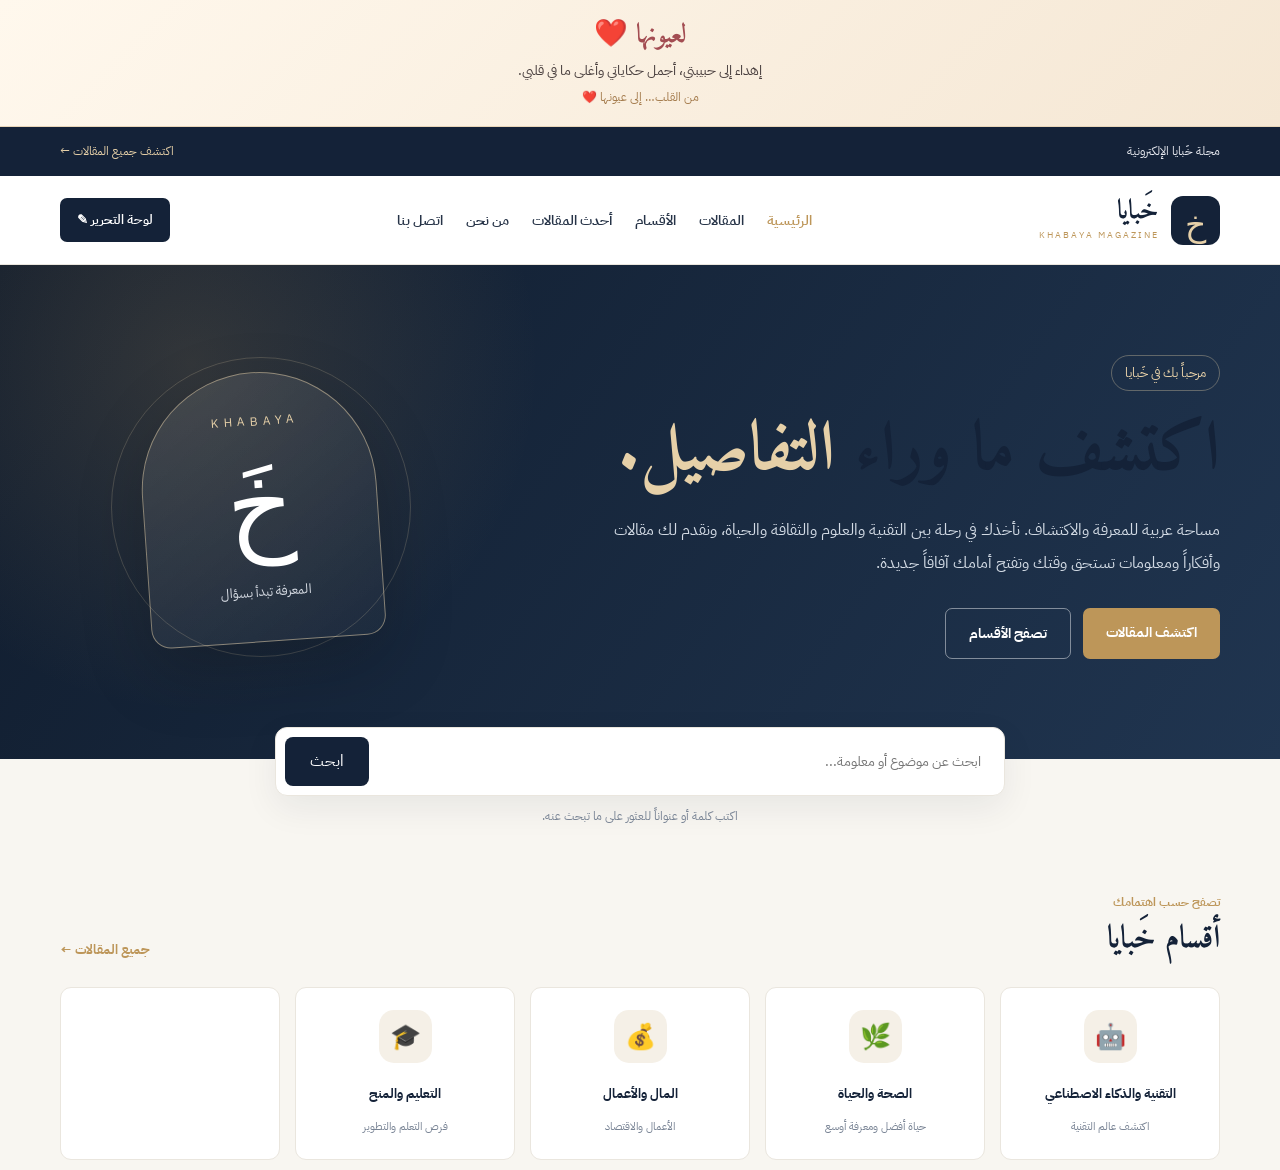
==== commit dbc52f59: "Update index.html" ====
--- a/index.html
+++ b/index.html
@@ -5,7 +5,6 @@
   <meta name="viewport" content="width=device-width, initial-scale=1.0">
 
   <title>خَبايا | مجلة المعرفة والاكتشاف</title>
-
   <meta name="description" content="خَبايا مجلة عربية مستقلة للمعرفة والاكتشاف. اكتشف مقالات التقنية والصحة والمال والتعليم والثقافة والعلوم وتطوير الذات.">
   <meta name="keywords" content="خبايا, مجلة عربية, التقنية, الذكاء الاصطناعي, الصحة, التعليم, الثقافة, المعرفة">
   <meta name="author" content="فريق تحرير خبايا">
@@ -34,20 +33,16 @@
       --gold: #bd9659;
       --gold-light: #e6d0a8;
       --cream: #f8f6f1;
-      --white: #ffffff;
+      --white: #fff;
       --text: #263347;
       --muted: #788394;
       --border: #eae6de;
       --shadow: 0 12px 35px rgba(20,34,56,.07);
     }
 
-    * {
-      box-sizing: border-box;
-    }
-
-    html {
-      scroll-behavior: smooth;
-    }
+    * { box-sizing: border-box; }
+
+    html { scroll-behavior: smooth; }
 
     body {
       margin: 0;
@@ -57,19 +52,41 @@
       line-height: 1.8;
     }
 
-    a {
-      color: inherit;
-      text-decoration: none;
-    }
-
-    button,
-    input {
-      font: inherit;
-    }
+    a { color: inherit; text-decoration: none; }
+    button, input { font: inherit; }
 
     .container {
       width: min(1160px, 92%);
       margin: auto;
+    }
+
+    /* الإهداء */
+
+    .love-dedication {
+      text-align: center;
+      padding: 17px 12px;
+      background: linear-gradient(135deg,#fff8ed,#f5e7d4);
+      border-bottom: 1px solid #e8d5b8;
+    }
+
+    .love-title {
+      color: #a34d52;
+      font-family: 'Amiri',serif;
+      font-size: 27px;
+      font-weight: 700;
+      line-height: 1.4;
+    }
+
+    .love-message {
+      color: #4b4140;
+      font-size: 14px;
+      margin-top: 3px;
+    }
+
+    .love-signature {
+      color: #a47b4c;
+      font-size: 12px;
+      margin-top: 4px;
     }
 
     /* الشريط العلوي */
@@ -88,9 +105,7 @@
       gap: 12px;
     }
 
-    .topbar a {
-      color: var(--gold-light);
-    }
+    .topbar a { color: var(--gold-light); }
 
     /* رأس الموقع */
 
@@ -126,13 +141,13 @@
       border-radius: 12px;
       background: var(--navy);
       color: var(--gold-light);
-      font-family: 'Amiri', serif;
+      font-family: 'Amiri',serif;
       font-size: 33px;
     }
 
     .brand-name {
       display: block;
-      font-family: 'Amiri', serif;
+      font-family: 'Amiri',serif;
       font-size: 30px;
       font-weight: 700;
       line-height: 1.1;
@@ -161,9 +176,7 @@
     }
 
     .main-nav a:hover,
-    .main-nav a.active {
-      color: var(--gold);
-    }
+    .main-nav a.active { color: var(--gold); }
 
     .header-button {
       background: var(--navy);
@@ -175,16 +188,42 @@
       white-space: nowrap;
     }
 
-    .header-button:hover {
-      background: var(--navy-light);
+    .header-button:hover { background: var(--navy-light); }
+
+    /* زر التحرير العائم */
+
+    .editor-floating {
+      position: fixed;
+      bottom: 22px;
+      left: 18px;
+      z-index: 9999;
+      display: inline-flex;
+      align-items: center;
+      justify-content: center;
+      gap: 8px;
+      padding: 13px 19px;
+      border-radius: 50px;
+      background: var(--navy);
+      color: #fff !important;
+      border: 2px solid var(--gold);
+      box-shadow: 0 5px 20px rgba(0,0,0,.25);
+      font-size: 14px;
+      font-weight: 700;
+      transition: .2s;
+    }
+
+    .editor-floating:hover {
+      background: var(--gold);
+      color: var(--navy) !important;
+      transform: translateY(-3px);
     }
 
     /* الواجهة الرئيسية */
 
     .hero {
       background:
-        radial-gradient(circle at 15% 20%, rgba(189,150,89,.19), transparent 30%),
-        linear-gradient(125deg, #101c2d, #203550);
+        radial-gradient(circle at 15% 20%,rgba(189,150,89,.19),transparent 30%),
+        linear-gradient(125deg,#101c2d,#203550);
       color: white;
       padding: 90px 0 100px;
       overflow: hidden;
@@ -209,15 +248,13 @@
     }
 
     .hero h1 {
-      font-family: 'Amiri', serif;
-      font-size: clamp(43px, 6vw, 69px);
+      font-family: 'Amiri',serif;
+      font-size: clamp(43px,6vw,69px);
       line-height: 1.35;
       margin: 0 0 15px;
     }
 
-    .hero h1 span {
-      color: var(--gold-light);
-    }
+    .hero h1 span { color: var(--gold-light); }
 
     .hero-description {
       max-width: 620px;
@@ -257,9 +294,7 @@
       color: white;
     }
 
-    .button-outline:hover {
-      background: rgba(255,255,255,.1);
-    }
+    .button-outline:hover { background: rgba(255,255,255,.1); }
 
     .hero-art {
       min-height: 290px;
@@ -272,7 +307,7 @@
       width: 235px;
       height: 270px;
       border: 1px solid rgba(230,208,168,.5);
-      background: linear-gradient(145deg, rgba(255,255,255,.1), rgba(255,255,255,.02));
+      background: linear-gradient(145deg,rgba(255,255,255,.1),rgba(255,255,255,.02));
       border-radius: 120px 120px 20px 20px;
       display: flex;
       flex-direction: column;
@@ -290,7 +325,7 @@
     }
 
     .hero-art-letter {
-      font-family: 'Amiri', serif;
+      font-family: 'Amiri',serif;
       font-size: 105px;
       line-height: 1.4;
       color: white;
@@ -348,9 +383,7 @@
       cursor: pointer;
     }
 
-    .search-box button:hover {
-      background: var(--navy-light);
-    }
+    .search-box button:hover { background: var(--navy-light); }
 
     .search-hint {
       text-align: center;
@@ -361,9 +394,7 @@
 
     /* الأقسام */
 
-    .section {
-      padding: 65px 0 10px;
-    }
+    .section { padding: 65px 0 10px; }
 
     .section-heading {
       display: flex;
@@ -383,7 +414,7 @@
 
     .section-heading h2 {
       color: var(--navy);
-      font-family: 'Amiri', serif;
+      font-family: 'Amiri',serif;
       font-size: 32px;
       line-height: 1.4;
       margin: 0;
@@ -397,7 +428,7 @@
 
     .category-grid {
       display: grid;
-      grid-template-columns: repeat(5, 1fr);
+      grid-template-columns: repeat(5,1fr);
       gap: 15px;
     }
 
@@ -442,13 +473,11 @@
 
     /* المقالات */
 
-    .latest-section {
-      padding: 55px 0;
-    }
+    .latest-section { padding: 55px 0; }
 
     .articles-grid {
       display: grid;
-      grid-template-columns: repeat(3, minmax(0, 1fr));
+      grid-template-columns: repeat(3,minmax(0,1fr));
       gap: 22px;
     }
 
@@ -472,9 +501,7 @@
       object-fit: cover;
     }
 
-    .article-card-content {
-      padding: 18px;
-    }
+    .article-card-content { padding: 18px; }
 
     .article-card small {
       color: var(--gold);
@@ -495,7 +522,7 @@
     }
 
     .empty {
-      grid-column: 1 / -1;
+      grid-column: 1/-1;
       background: white;
       padding: 35px 20px;
       border: 1px solid var(--border);
@@ -506,13 +533,11 @@
 
     /* مساحة المعرفة */
 
-    .knowledge-section {
-      padding: 45px 0 70px;
-    }
+    .knowledge-section { padding: 45px 0 70px; }
 
     .knowledge-grid {
       display: grid;
-      grid-template-columns: repeat(3, 1fr);
+      grid-template-columns: repeat(3,1fr);
       gap: 18px;
     }
 
@@ -524,9 +549,7 @@
       border-bottom: 3px solid var(--gold);
     }
 
-    .knowledge-card .icon {
-      font-size: 28px;
-    }
+    .knowledge-card .icon { font-size: 28px; }
 
     .knowledge-card h3 {
       color: var(--navy);
@@ -553,7 +576,7 @@
     }
 
     .discover-banner h2 {
-      font-family: 'Amiri', serif;
+      font-family: 'Amiri',serif;
       font-size: 32px;
       margin: 0 0 8px;
     }
@@ -580,7 +603,7 @@
 
     .footer h3 {
       color: var(--gold-light);
-      font-family: 'Amiri', serif;
+      font-family: 'Amiri',serif;
       font-size: 22px;
       margin: 0 0 12px;
     }
@@ -603,9 +626,7 @@
       font-size: 13px;
     }
 
-    .footer-links a:hover {
-      color: var(--gold-light);
-    }
+    .footer-links a:hover { color: var(--gold-light); }
 
     .copyright {
       text-align: center;
@@ -616,30 +637,17 @@
       font-size: 11px;
     }
 
-    /* الجوال والأجهزة الصغيرة */
+    /* الجوال */
 
     @media (max-width: 900px) {
-      .main-nav {
-        gap: 13px;
-      }
-
-      .main-nav a {
-        font-size: 12px;
-      }
-
-      .category-grid {
-        grid-template-columns: repeat(3, 1fr);
-      }
-
-      .hero-inner {
-        gap: 20px;
-      }
+      .main-nav { gap: 13px; }
+      .main-nav a { font-size: 12px; }
+      .category-grid { grid-template-columns: repeat(3,1fr); }
+      .hero-inner { gap: 20px; }
     }
 
     @media (max-width: 650px) {
-      .topbar-inner {
-        font-size: 10px;
-      }
+      .topbar-inner { font-size: 10px; }
 
       .header-inner {
         min-height: auto;
@@ -649,9 +657,7 @@
         gap: 13px;
       }
 
-      .brand-name {
-        font-size: 25px;
-      }
+      .brand-name { font-size: 25px; }
 
       .brand-mark {
         width: 42px;
@@ -672,9 +678,7 @@
         padding: 8px 11px;
       }
 
-      .hero {
-        padding: 60px 0 75px;
-      }
+      .hero { padding: 60px 0 75px; }
 
       .hero-inner {
         grid-template-columns: 1fr;
@@ -687,22 +691,16 @@
         font-size: 14px;
       }
 
-      .hero-actions {
-        justify-content: center;
-      }
-
-      .hero-art {
-        min-height: 235px;
-      }
+      .hero-actions { justify-content: center; }
+
+      .hero-art { min-height: 235px; }
 
       .hero-art-card {
         width: 175px;
         height: 205px;
       }
 
-      .hero-art-letter {
-        font-size: 75px;
-      }
+      .hero-art-letter { font-size: 75px; }
 
       .hero-circle {
         width: 230px;
@@ -710,37 +708,32 @@
       }
 
       .category-grid {
-        grid-template-columns: repeat(2, 1fr);
+        grid-template-columns: repeat(2,1fr);
         gap: 10px;
       }
 
-      .category-card {
-        padding: 17px 8px;
-      }
-
-      .section {
-        padding-top: 45px;
-      }
-
-      .section-heading h2 {
-        font-size: 27px;
-      }
-
-      .articles-grid {
-        grid-template-columns: 1fr;
-      }
-
-      .knowledge-grid {
-        grid-template-columns: 1fr;
-      }
+      .category-card { padding: 17px 8px; }
+
+      .section { padding-top: 45px; }
+
+      .section-heading h2 { font-size: 27px; }
+
+      .articles-grid { grid-template-columns: 1fr; }
+
+      .knowledge-grid { grid-template-columns: 1fr; }
 
       .footer-grid {
         grid-template-columns: 1fr;
         gap: 20px;
       }
 
-      .discover-banner h2 {
-        font-size: 27px;
+      .discover-banner h2 { font-size: 27px; }
+
+      .editor-floating {
+        bottom: 14px;
+        left: 12px;
+        padding: 11px 16px;
+        font-size: 12px;
       }
     }
   </style>
@@ -759,6 +752,15 @@
 
 <body>
 
+  <!-- الإهداء -->
+  <div class="love-dedication">
+    <div class="love-title">لعيونها ❤️</div>
+    <div class="love-message">
+      إهداء إلى حبيبتي، أجمل حكاياتي وأغلى ما في قلبي.
+    </div>
+    <div class="love-signature">من القلب… إلى عيونها ❤️</div>
+  </div>
+
   <!-- الشريط العلوي -->
   <div class="topbar">
     <div class="container topbar-inner">
@@ -826,7 +828,6 @@
 
         <div class="hero-art" aria-hidden="true">
           <div class="hero-circle"></div>
-
           <div class="hero-art-card">
             <span class="hero-art-small">KHABAYA</span>
             <span class="hero-art-letter">خَ</span>
@@ -839,10 +840,11 @@
 
     <!-- البحث -->
     <section class="container search-section">
-      <form class="search-box" id="searchForm">
+      <form class="search-box" id="searchForm" action="articles.html" method="get">
         <input
           type="search"
           id="articleSearch"
+          name="search"
           placeholder="ابحث عن موضوع أو معلومة..."
           aria-label="البحث في المقالات"
         >
@@ -862,10 +864,7 @@
           <span class="section-kicker">تصفح حسب اهتمامك</span>
           <h2>أقسام خَبايا</h2>
         </div>
-
-        <a class="section-link" href="articles.html">
-          جميع المقالات ←
-        </a>
+        <a class="section-link" href="articles.html">جميع المقالات ←</a>
       </div>
 
       <div class="category-grid">
@@ -895,35 +894,3 @@
         </a>
 
         <a class="category-card" href="articles.html?category=society">
-          <span class="category-icon">🌍</span>
-          <strong>الثقافة والمجتمع</strong>
-          <small>أفكار وثقافات متنوعة</small>
-        </a>
-
-        <a class="category-card" href="articles.html?category=knowledge">
-          <span class="category-icon">🧠</span>
-          <strong>حقائق ومعرفة</strong>
-          <small>معلومات تستحق الاكتشاف</small>
-        </a>
-
-        <a class="category-card" href="articles.html?category=internet">
-          <span class="category-icon">📱</span>
-          <strong>الإنترنت والتطبيقات</strong>
-          <small>أدوات وخدمات رقمية</small>
-        </a>
-
-        <a class="category-card" href="articles.html?category=stories">
-          <span class="category-icon">📖</span>
-          <strong>قصص وتجارب</strong>
-          <small>حكايات وتجارب ملهمة</small>
-        </a>
-
-        <a class="category-card" href="articles.html?category=development">
-          <span class="category-icon">🚀</span>
-          <strong>تطوير الذات والمهارات</strong>
-          <small>طور قدراتك ومهاراتك</small>
-        </a>
-
-        <a class="category-card" href="articles.html?category=world">
-          <span class="category-icon">🗺️</span>
-          <strong
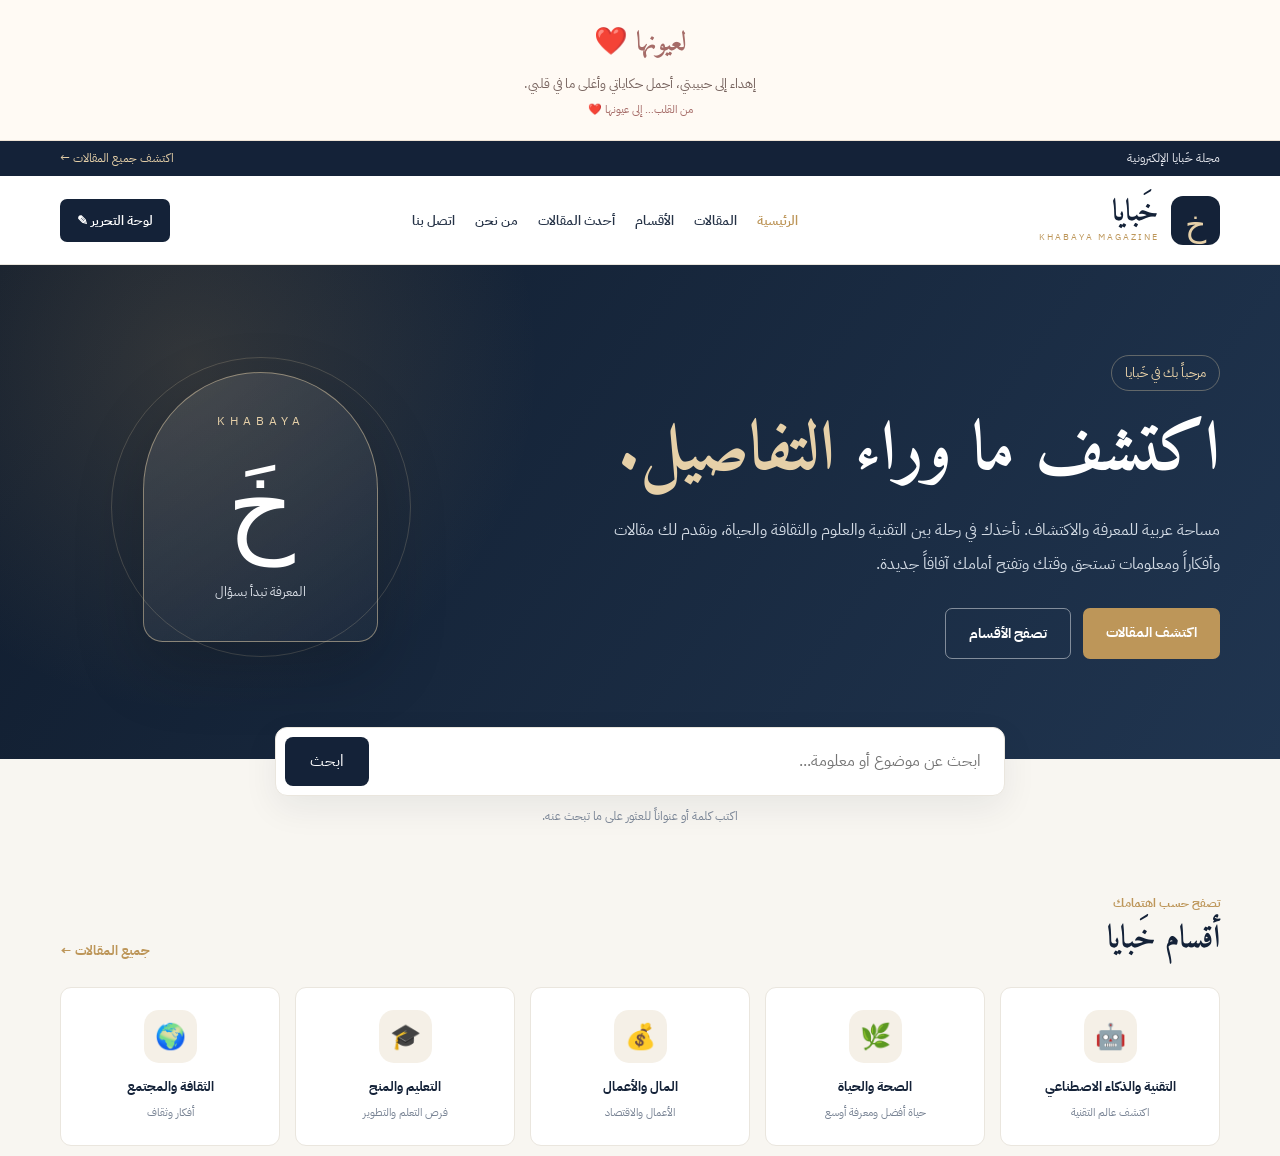
==== commit 3f269966: "Refactor index.html for style and layout improvements Updated styles and structure in index.html for" ====
--- a/index.html
+++ b/index.html
@@ -23,8 +23,6 @@
   <link rel="preconnect" href="https://fonts.googleapis.com">
   <link rel="preconnect" href="https://fonts.gstatic.com" crossorigin>
   <link href="https://fonts.googleapis.com/css2?family=IBM+Plex+Sans+Arabic:wght@400;500;600;700&family=Amiri:wght@400;700&display=swap" rel="stylesheet">
-
-  <link rel="stylesheet" href="assets/css/style.css">
 
   <style>
     :root {
@@ -33,16 +31,20 @@
       --gold: #bd9659;
       --gold-light: #e6d0a8;
       --cream: #f8f6f1;
-      --white: #fff;
+      --white: #ffffff;
       --text: #263347;
       --muted: #788394;
       --border: #eae6de;
       --shadow: 0 12px 35px rgba(20,34,56,.07);
     }
 
-    * { box-sizing: border-box; }
-
-    html { scroll-behavior: smooth; }
+    * {
+      box-sizing: border-box;
+    }
+
+    html {
+      scroll-behavior: smooth;
+    }
 
     body {
       margin: 0;
@@ -52,8 +54,14 @@
       line-height: 1.8;
     }
 
-    a { color: inherit; text-decoration: none; }
-    button, input { font: inherit; }
+    a {
+      color: inherit;
+      text-decoration: none;
+    }
+
+    button, input {
+      font: inherit;
+    }
 
     .container {
       width: min(1160px, 92%);
@@ -63,30 +71,29 @@
     /* الإهداء */
 
     .love-dedication {
+      background: #fffaf4;
       text-align: center;
-      padding: 17px 12px;
-      background: linear-gradient(135deg,#fff8ed,#f5e7d4);
-      border-bottom: 1px solid #e8d5b8;
+      padding: 20px 12px;
+      border-bottom: 1px solid #eee3d5;
     }
 
     .love-title {
-      color: #a34d52;
-      font-family: 'Amiri',serif;
+      color: #a66c68;
+      font-family: 'Amiri', serif;
       font-size: 27px;
       font-weight: 700;
-      line-height: 1.4;
     }
 
     .love-message {
-      color: #4b4140;
-      font-size: 14px;
+      color: #78645f;
+      font-size: 13px;
       margin-top: 3px;
     }
 
     .love-signature {
-      color: #a47b4c;
-      font-size: 12px;
-      margin-top: 4px;
+      color: #a66c68;
+      font-size: 11px;
+      margin-top: 5px;
     }
 
     /* الشريط العلوي */
@@ -105,7 +112,9 @@
       gap: 12px;
     }
 
-    .topbar a { color: var(--gold-light); }
+    .topbar a {
+      color: var(--gold-light);
+    }
 
     /* رأس الموقع */
 
@@ -141,13 +150,13 @@
       border-radius: 12px;
       background: var(--navy);
       color: var(--gold-light);
-      font-family: 'Amiri',serif;
+      font-family: 'Amiri', serif;
       font-size: 33px;
     }
 
     .brand-name {
       display: block;
-      font-family: 'Amiri',serif;
+      font-family: 'Amiri', serif;
       font-size: 30px;
       font-weight: 700;
       line-height: 1.1;
@@ -165,18 +174,20 @@
     .main-nav {
       display: flex;
       align-items: center;
-      gap: 23px;
+      gap: 20px;
     }
 
     .main-nav a {
-      font-size: 14px;
+      font-size: 13px;
       font-weight: 600;
       color: var(--text);
       transition: color .2s;
     }
 
     .main-nav a:hover,
-    .main-nav a.active { color: var(--gold); }
+    .main-nav a.active {
+      color: var(--gold);
+    }
 
     .header-button {
       background: var(--navy);
@@ -188,42 +199,16 @@
       white-space: nowrap;
     }
 
-    .header-button:hover { background: var(--navy-light); }
-
-    /* زر التحرير العائم */
-
-    .editor-floating {
-      position: fixed;
-      bottom: 22px;
-      left: 18px;
-      z-index: 9999;
-      display: inline-flex;
-      align-items: center;
-      justify-content: center;
-      gap: 8px;
-      padding: 13px 19px;
-      border-radius: 50px;
-      background: var(--navy);
-      color: #fff !important;
-      border: 2px solid var(--gold);
-      box-shadow: 0 5px 20px rgba(0,0,0,.25);
-      font-size: 14px;
-      font-weight: 700;
-      transition: .2s;
-    }
-
-    .editor-floating:hover {
-      background: var(--gold);
-      color: var(--navy) !important;
-      transform: translateY(-3px);
+    .header-button:hover {
+      background: var(--navy-light);
     }
 
     /* الواجهة الرئيسية */
 
     .hero {
       background:
-        radial-gradient(circle at 15% 20%,rgba(189,150,89,.19),transparent 30%),
-        linear-gradient(125deg,#101c2d,#203550);
+        radial-gradient(circle at 15% 20%, rgba(189,150,89,.19), transparent 30%),
+        linear-gradient(125deg, #101c2d, #203550);
       color: white;
       padding: 90px 0 100px;
       overflow: hidden;
@@ -248,13 +233,15 @@
     }
 
     .hero h1 {
-      font-family: 'Amiri',serif;
-      font-size: clamp(43px,6vw,69px);
+      font-family: 'Amiri', serif;
+      font-size: clamp(43px, 6vw, 69px);
       line-height: 1.35;
       margin: 0 0 15px;
     }
 
-    .hero h1 span { color: var(--gold-light); }
+    .hero h1 span {
+      color: var(--gold-light);
+    }
 
     .hero-description {
       max-width: 620px;
@@ -294,7 +281,9 @@
       color: white;
     }
 
-    .button-outline:hover { background: rgba(255,255,255,.1); }
+    .button-outline:hover {
+      background: rgba(255,255,255,.1);
+    }
 
     .hero-art {
       min-height: 290px;
@@ -307,7 +296,7 @@
       width: 235px;
       height: 270px;
       border: 1px solid rgba(230,208,168,.5);
-      background: linear-gradient(145deg,rgba(255,255,255,.1),rgba(255,255,255,.02));
+      background: linear-gradient(145deg, rgba(255,255,255,.1), rgba(255,255,255,.02));
       border-radius: 120px 120px 20px 20px;
       display: flex;
       flex-direction: column;
@@ -325,7 +314,7 @@
     }
 
     .hero-art-letter {
-      font-family: 'Amiri',serif;
+      font-family: 'Amiri', serif;
       font-size: 105px;
       line-height: 1.4;
       color: white;
@@ -383,7 +372,9 @@
       cursor: pointer;
     }
 
-    .search-box button:hover { background: var(--navy-light); }
+    .search-box button:hover {
+      background: var(--navy-light);
+    }
 
     .search-hint {
       text-align: center;
@@ -394,7 +385,9 @@
 
     /* الأقسام */
 
-    .section { padding: 65px 0 10px; }
+    .section {
+      padding: 65px 0 10px;
+    }
 
     .section-heading {
       display: flex;
@@ -414,7 +407,7 @@
 
     .section-heading h2 {
       color: var(--navy);
-      font-family: 'Amiri',serif;
+      font-family: 'Amiri', serif;
       font-size: 32px;
       line-height: 1.4;
       margin: 0;
@@ -428,7 +421,7 @@
 
     .category-grid {
       display: grid;
-      grid-template-columns: repeat(5,1fr);
+      grid-template-columns: repeat(5, 1fr);
       gap: 15px;
     }
 
@@ -473,11 +466,13 @@
 
     /* المقالات */
 
-    .latest-section { padding: 55px 0; }
+    .latest-section {
+      padding: 55px 0;
+    }
 
     .articles-grid {
       display: grid;
-      grid-template-columns: repeat(3,minmax(0,1fr));
+      grid-template-columns: repeat(3, minmax(0, 1fr));
       gap: 22px;
     }
 
@@ -494,23 +489,35 @@
       box-shadow: var(--shadow);
     }
 
-    .article-card img {
-      display: block;
-      width: 100%;
+    .article-image {
       height: 205px;
-      object-fit: cover;
-    }
-
-    .article-card-content { padding: 18px; }
+      display: grid;
+      place-items: center;
+      font-size: 65px;
+      background: linear-gradient(135deg, #172333, #405d79);
+    }
+
+    .article-image.gold {
+      background: linear-gradient(135deg, #987347, #d3b37f);
+    }
+
+    .article-image.green {
+      background: linear-gradient(135deg, #315b4b, #8aa78b);
+    }
+
+    .article-card-content {
+      padding: 18px;
+    }
 
     .article-card small {
       color: var(--gold);
       font-size: 12px;
     }
 
-    .article-card h2 {
+    .article-card h3 {
       color: var(--navy);
-      font-size: 18px;
+      font-family: 'Amiri', serif;
+      font-size: 21px;
       line-height: 1.7;
       margin: 8px 0;
     }
@@ -521,8 +528,14 @@
       line-height: 1.9;
     }
 
+    .read-more {
+      color: var(--gold);
+      font-size: 13px;
+      font-weight: 700;
+    }
+
     .empty {
-      grid-column: 1/-1;
+      grid-column: 1 / -1;
       background: white;
       padding: 35px 20px;
       border: 1px solid var(--border);
@@ -533,11 +546,13 @@
 
     /* مساحة المعرفة */
 
-    .knowledge-section { padding: 45px 0 70px; }
+    .knowledge-section {
+      padding: 45px 0 70px;
+    }
 
     .knowledge-grid {
       display: grid;
-      grid-template-columns: repeat(3,1fr);
+      grid-template-columns: repeat(3, 1fr);
       gap: 18px;
     }
 
@@ -549,7 +564,9 @@
       border-bottom: 3px solid var(--gold);
     }
 
-    .knowledge-card .icon { font-size: 28px; }
+    .knowledge-card .icon {
+      font-size: 28px;
+    }
 
     .knowledge-card h3 {
       color: var(--navy);
@@ -576,7 +593,7 @@
     }
 
     .discover-banner h2 {
-      font-family: 'Amiri',serif;
+      font-family: 'Amiri', serif;
       font-size: 32px;
       margin: 0 0 8px;
     }
@@ -603,7 +620,7 @@
 
     .footer h3 {
       color: var(--gold-light);
-      font-family: 'Amiri',serif;
+      font-family: 'Amiri', serif;
       font-size: 22px;
       margin: 0 0 12px;
     }
@@ -626,7 +643,9 @@
       font-size: 13px;
     }
 
-    .footer-links a:hover { color: var(--gold-light); }
+    .footer-links a:hover {
+      color: var(--gold-light);
+    }
 
     .copyright {
       text-align: center;
@@ -640,14 +659,27 @@
     /* الجوال */
 
     @media (max-width: 900px) {
-      .main-nav { gap: 13px; }
-      .main-nav a { font-size: 12px; }
-      .category-grid { grid-template-columns: repeat(3,1fr); }
-      .hero-inner { gap: 20px; }
+      .main-nav {
+        gap: 13px;
+      }
+
+      .main-nav a {
+        font-size: 12px;
+      }
+
+      .category-grid {
+        grid-template-columns: repeat(3, 1fr);
+      }
+
+      .hero-inner {
+        gap: 20px;
+      }
     }
 
     @media (max-width: 650px) {
-      .topbar-inner { font-size: 10px; }
+      .topbar-inner {
+        font-size: 10px;
+      }
 
       .header-inner {
         min-height: auto;
@@ -657,7 +689,9 @@
         gap: 13px;
       }
 
-      .brand-name { font-size: 25px; }
+      .brand-name {
+        font-size: 25px;
+      }
 
       .brand-mark {
         width: 42px;
@@ -678,7 +712,9 @@
         padding: 8px 11px;
       }
 
-      .hero { padding: 60px 0 75px; }
+      .hero {
+        padding: 60px 0 75px;
+      }
 
       .hero-inner {
         grid-template-columns: 1fr;
@@ -691,16 +727,22 @@
         font-size: 14px;
       }
 
-      .hero-actions { justify-content: center; }
-
-      .hero-art { min-height: 235px; }
+      .hero-actions {
+        justify-content: center;
+      }
+
+      .hero-art {
+        min-height: 235px;
+      }
 
       .hero-art-card {
         width: 175px;
         height: 205px;
       }
 
-      .hero-art-letter { font-size: 75px; }
+      .hero-art-letter {
+        font-size: 75px;
+      }
 
       .hero-circle {
         width: 230px;
@@ -708,32 +750,37 @@
       }
 
       .category-grid {
-        grid-template-columns: repeat(2,1fr);
+        grid-template-columns: repeat(2, 1fr);
         gap: 10px;
       }
 
-      .category-card { padding: 17px 8px; }
-
-      .section { padding-top: 45px; }
-
-      .section-heading h2 { font-size: 27px; }
-
-      .articles-grid { grid-template-columns: 1fr; }
-
-      .knowledge-grid { grid-template-columns: 1fr; }
+      .category-card {
+        padding: 17px 8px;
+      }
+
+      .section {
+        padding-top: 45px;
+      }
+
+      .section-heading h2 {
+        font-size: 27px;
+      }
+
+      .articles-grid {
+        grid-template-columns: 1fr;
+      }
+
+      .knowledge-grid {
+        grid-template-columns: 1fr;
+      }
 
       .footer-grid {
         grid-template-columns: 1fr;
         gap: 20px;
       }
 
-      .discover-banner h2 { font-size: 27px; }
-
-      .editor-floating {
-        bottom: 14px;
-        left: 12px;
-        padding: 11px 16px;
-        font-size: 12px;
+      .discover-banner h2 {
+        font-size: 27px;
       }
     }
   </style>
@@ -753,13 +800,13 @@
 <body>
 
   <!-- الإهداء -->
-  <div class="love-dedication">
+  <section class="love-dedication">
     <div class="love-title">لعيونها ❤️</div>
     <div class="love-message">
       إهداء إلى حبيبتي، أجمل حكاياتي وأغلى ما في قلبي.
     </div>
     <div class="love-signature">من القلب… إلى عيونها ❤️</div>
-  </div>
+  </section>
 
   <!-- الشريط العلوي -->
   <div class="topbar">
@@ -819,7 +866,6 @@
             <a class="button button-primary" href="articles.html">
               اكتشف المقالات
             </a>
-
             <a class="button button-outline" href="#categories">
               تصفح الأقسام
             </a>
@@ -840,11 +886,10 @@
 
     <!-- البحث -->
     <section class="container search-section">
-      <form class="search-box" id="searchForm" action="articles.html" method="get">
+      <form class="search-box" id="searchForm">
         <input
           type="search"
           id="articleSearch"
-          name="search"
           placeholder="ابحث عن موضوع أو معلومة..."
           aria-label="البحث في المقالات"
         >
@@ -864,7 +909,10 @@
           <span class="section-kicker">تصفح حسب اهتمامك</span>
           <h2>أقسام خَبايا</h2>
         </div>
-        <a class="section-link" href="articles.html">جميع المقالات ←</a>
+
+        <a class="section-link" href="articles.html">
+          جميع المقالات ←
+        </a>
       </div>
 
       <div class="category-grid">
@@ -894,3 +942,6 @@
         </a>
 
         <a class="category-card" href="articles.html?category=society">
+          <span class="category-icon">🌍</span>
+          <strong>الثقافة والمجتمع</strong>
+          <small>أفكار وثقاف
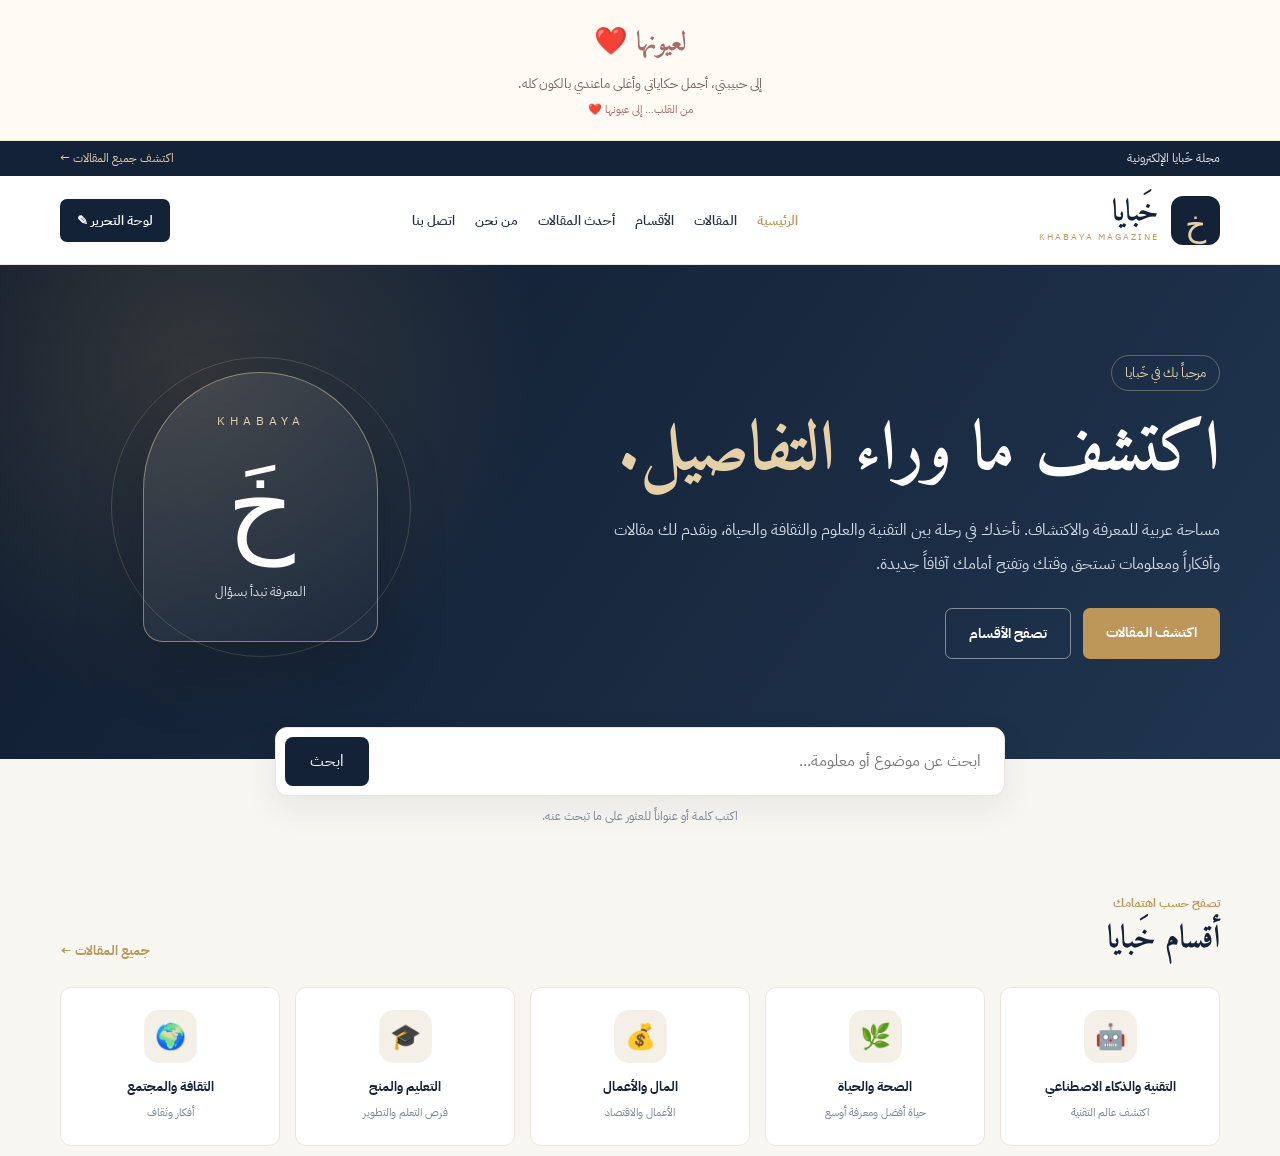
==== commit aee63089: "Update love message in index.html" ====
--- a/index.html
+++ b/index.html
@@ -803,7 +803,7 @@
   <section class="love-dedication">
     <div class="love-title">لعيونها ❤️</div>
     <div class="love-message">
-      إهداء إلى حبيبتي، أجمل حكاياتي وأغلى ما في قلبي.
+       إلى حبيبتي، أجمل حكاياتي وأغلى ماعندي بالكون كله.
     </div>
     <div class="love-signature">من القلب… إلى عيونها ❤️</div>
   </section>
